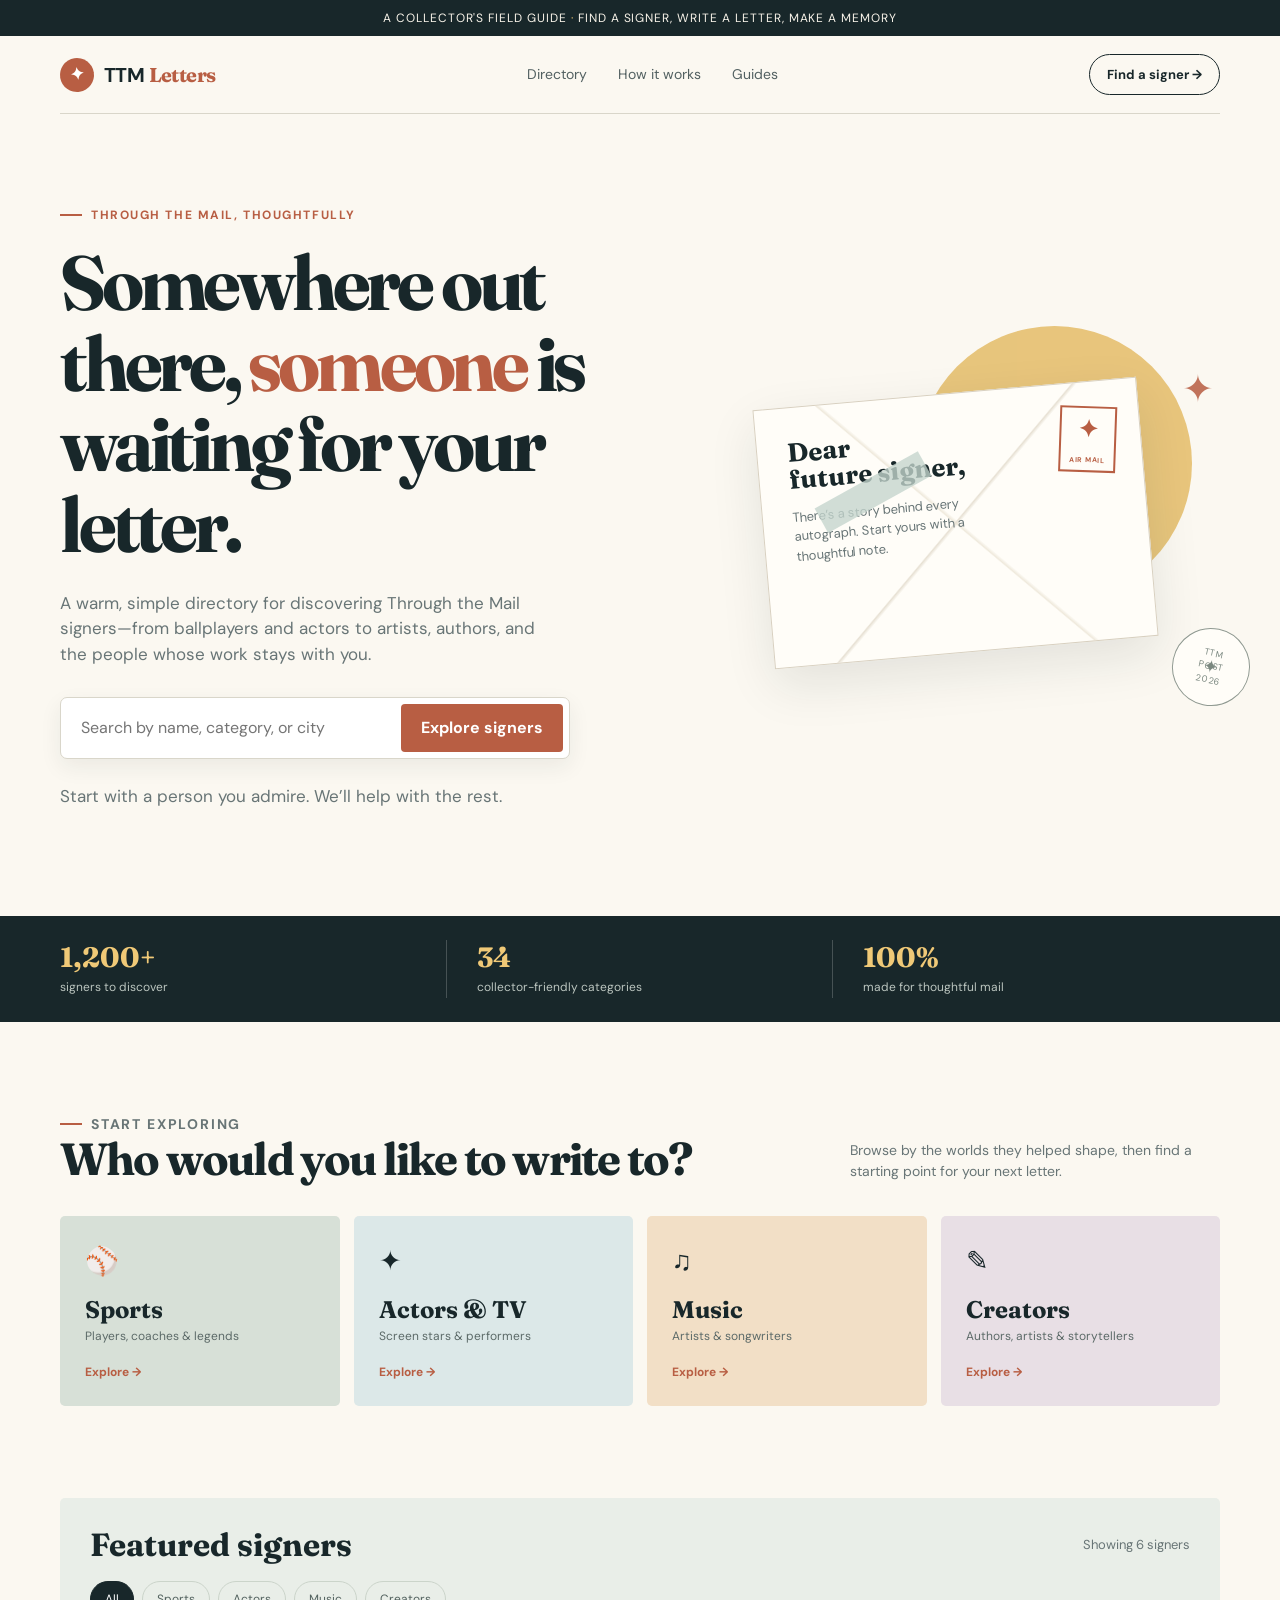
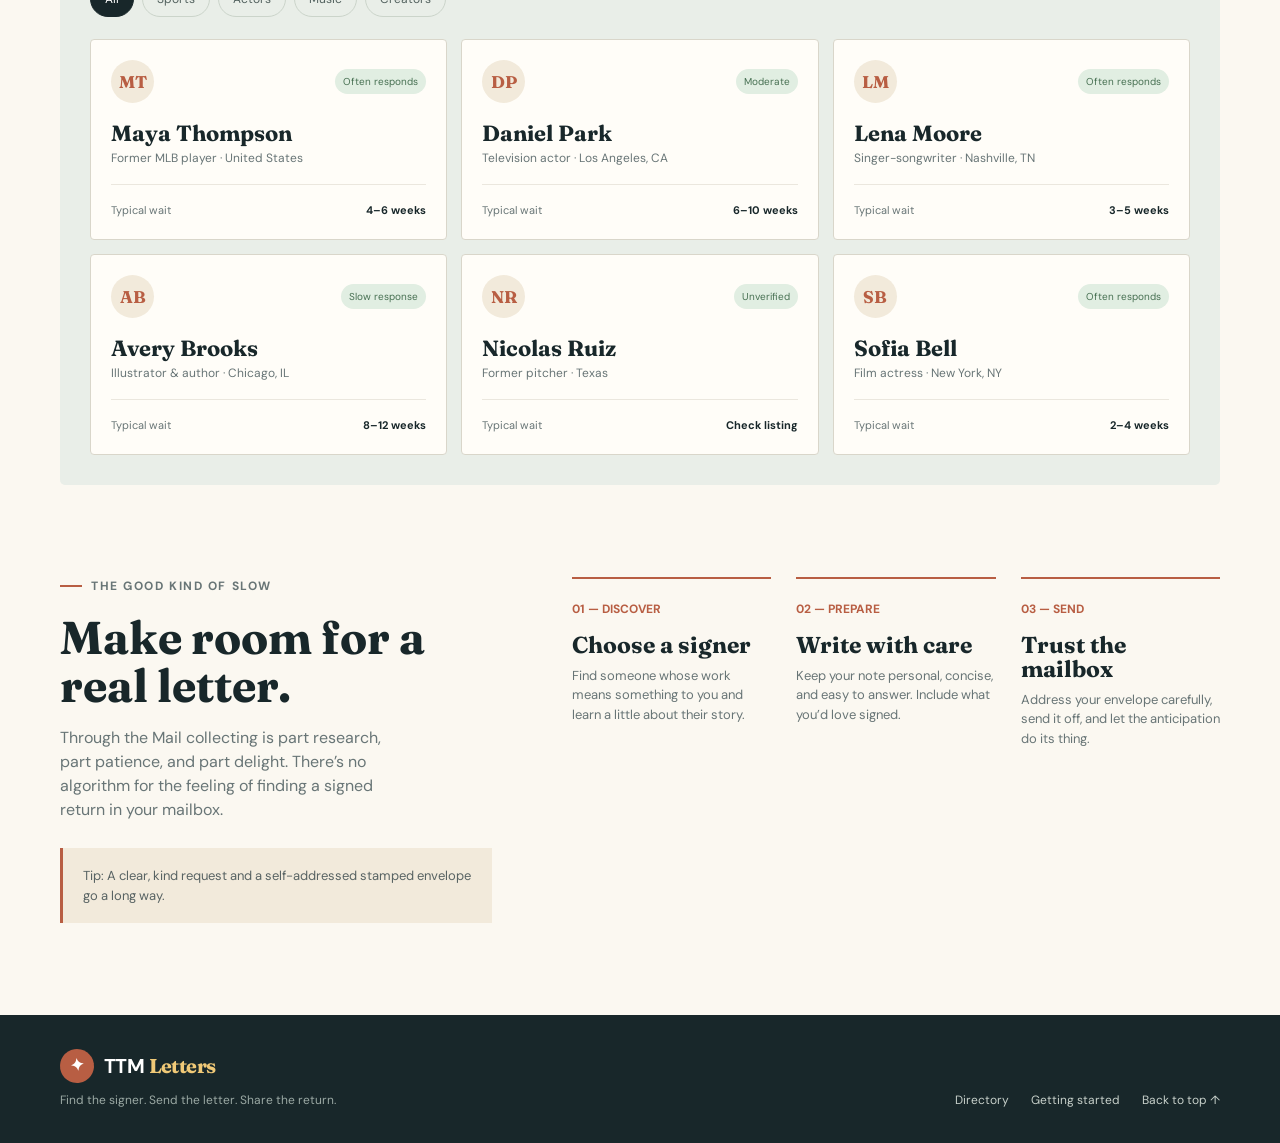
==== through-the-mail.html @ 75839df8 "Create Through the Mail signers landing page" ====
<!doctype html>
<html lang="en">
<head>
  <meta charset="utf-8">
  <meta name="viewport" content="width=device-width, initial-scale=1">
  <meta name="description" content="Through the Mail signers — a calm, collector-first way to discover people to write to.">
  <title>TTM Letters — Through the Mail signers</title>
  <link rel="preconnect" href="https://fonts.googleapis.com">
  <link rel="preconnect" href="https://fonts.gstatic.com" crossorigin>
  <link href="https://fonts.googleapis.com/css2?family=DM+Sans:wght@400;500;600;700&family=Fraunces:opsz,wght@9..144,600;9..144,700&display=swap" rel="stylesheet">
  <style>
    :root{--ink:#18272a;--muted:#687576;--paper:#fbf8f1;--cream:#f2eadb;--line:#d9d6ca;--rust:#b85e43;--rust-dark:#893f31;--sage:#d7e0d7;--blue:#dce8e8;--yellow:#e5bd69;--shadow:0 18px 50px rgba(24,39,42,.1)}
    *{box-sizing:border-box}html{scroll-behavior:smooth}body{margin:0;color:var(--ink);background:var(--paper);font-family:'DM Sans',sans-serif;line-height:1.5}a{color:inherit;text-decoration:none}button,input{font:inherit}.wrap{width:min(1160px,calc(100% - 48px));margin:auto}
    .topline{background:var(--ink);color:#f8f3e9;font-size:12px;letter-spacing:.08em;text-align:center;padding:9px 16px;text-transform:uppercase}.topline span{color:#f0c977}
    header{height:78px;display:flex;align-items:center;justify-content:space-between;border-bottom:1px solid var(--line)}.logo{display:flex;align-items:center;gap:10px;font-weight:700;letter-spacing:-.03em;font-size:20px}.logo-mark{display:grid;place-items:center;width:34px;height:34px;border-radius:50%;background:var(--rust);color:#fff;font-size:17px;transform:rotate(-9deg)}.logo em{font-family:Fraunces,serif;font-style:normal;color:var(--rust)}nav{display:flex;gap:31px;color:#526061;font-size:14px}nav a:hover{color:var(--rust)}.nav-cta{border:1px solid var(--ink);border-radius:99px;padding:10px 17px;color:var(--ink);font-size:13px;font-weight:700}.nav-cta:hover{background:var(--ink);color:#fff}
    .hero{display:grid;grid-template-columns:1.02fr .98fr;gap:80px;align-items:center;padding:92px 0 76px}.eyebrow{display:flex;align-items:center;gap:9px;margin:0 0 19px;color:var(--rust);font-size:12px;font-weight:700;letter-spacing:.13em;text-transform:uppercase}.eyebrow:before{content:'';width:22px;height:2px;background:var(--rust)}h1,h2,h3{font-family:Fraunces,serif;line-height:1.05;margin:0}h1{font-size:clamp(48px,6vw,78px);letter-spacing:-.055em;max-width:620px}h1 em{color:var(--rust);font-style:normal}.hero-copy>p:not(.eyebrow){max-width:505px;color:var(--muted);font-size:17px;margin:25px 0 30px}.search{display:flex;max-width:510px;background:#fff;border:1px solid var(--line);border-radius:7px;padding:6px;box-shadow:0 8px 22px rgba(24,39,42,.07)}.search input{min-width:0;flex:1;border:0;outline:0;padding:12px 14px;color:var(--ink);background:transparent}.search button,.primary{border:0;background:var(--rust);color:#fff;border-radius:4px;padding:12px 20px;font-weight:700;cursor:pointer}.search button:hover,.primary:hover{background:var(--rust-dark)}.microcopy{font-size:12px;color:var(--muted);margin:12px 0 0 2px}
    .hero-art{min-height:430px;position:relative;display:grid;place-items:center}.sun{position:absolute;width:275px;height:275px;border-radius:50%;background:var(--yellow);top:18px;right:28px;opacity:.86}.sun:after{content:'✦';position:absolute;right:-22px;top:35px;color:var(--rust);font-size:38px}.letter{position:relative;width:min(385px,88%);height:260px;background:#fffdf8;border:1px solid #d8d0c0;box-shadow:var(--shadow);transform:rotate(-5deg);padding:32px 30px;z-index:2}.letter:before{content:'';position:absolute;inset:0;background:linear-gradient(135deg,transparent 49.7%,#e5ded0 50%,transparent 50.7%),linear-gradient(45deg,transparent 49.7%,#eee8da 50%,transparent 50.7%);opacity:.9}.letter h3,.letter p,.stamp{position:relative}.letter h3{font-size:26px;margin-bottom:13px}.letter p{color:var(--muted);font-size:13px;max-width:185px}.stamp{position:absolute;right:24px;top:24px;width:57px;height:66px;border:2px solid var(--rust);color:var(--rust);display:grid;place-items:center;font:700 24px Fraunces,serif;transform:rotate(7deg)}.stamp small{font:700 7px 'DM Sans',sans-serif;letter-spacing:.1em}.postmark{position:absolute;border:1px solid #8f9991;border-radius:50%;width:78px;height:78px;right:-30px;bottom:32px;display:grid;place-items:center;text-align:center;color:#7b8880;font-size:9px;letter-spacing:.08em;transform:rotate(12deg);z-index:3;background:#fffdf8}.postmark:after{content:'✦';font-size:18px;position:absolute}.tape{position:absolute;background:#c5d5ce;width:118px;height:28px;top:77px;left:53px;z-index:3;opacity:.78;transform:rotate(-24deg)}
    .strip{background:var(--ink);color:#f6f0e3}.strip .wrap{display:grid;grid-template-columns:repeat(3,1fr);padding:24px 0}.stat{padding:0 30px;border-right:1px solid rgba(255,255,255,.2)}.stat:first-child{padding-left:0}.stat:last-child{border:0}.stat strong{display:block;font:700 28px Fraunces,serif;color:#f0c977}.stat span{font-size:12px;color:#bbc5bf}
    section{padding:92px 0}.section-head{display:flex;justify-content:space-between;align-items:end;margin-bottom:34px}.section-head h2{font-size:45px;letter-spacing:-.04em}.section-head p{color:var(--muted);max-width:370px;margin:0;font-size:14px}.categories{display:grid;grid-template-columns:repeat(4,1fr);gap:14px}.category{min-height:190px;padding:24px;border-radius:5px;display:flex;flex-direction:column;justify-content:space-between;border:1px solid transparent;transition:transform .2s,box-shadow .2s}.category:hover{transform:translateY(-4px);box-shadow:var(--shadow)}.category:nth-child(1){background:var(--sage)}.category:nth-child(2){background:var(--blue)}.category:nth-child(3){background:#f2dfc6}.category:nth-child(4){background:#e8dfe5}.category .icon{font-size:27px}.category h3{font-size:24px}.category small{color:#5c6a68;font-size:12px}.category strong{font-size:12px;color:var(--rust)}
    .finder{background:#e9eee8;padding:30px;border-radius:5px}.finder-head{display:flex;justify-content:space-between;align-items:center;margin-bottom:20px}.finder h2{font-size:32px}.finder-head span{color:var(--muted);font-size:13px}.filter-row{display:flex;gap:8px;margin-bottom:22px;flex-wrap:wrap}.filter{border:1px solid #cbd4ca;background:transparent;color:#52615e;border-radius:99px;padding:8px 14px;font-size:12px;cursor:pointer}.filter.active,.filter:hover{background:var(--ink);color:#fff;border-color:var(--ink)}.cards{display:grid;grid-template-columns:repeat(3,1fr);gap:14px}.card{background:#fffdf8;border:1px solid var(--line);padding:20px;border-radius:4px}.card-top{display:flex;align-items:center;justify-content:space-between;margin-bottom:19px}.avatar{width:43px;height:43px;border-radius:50%;display:grid;place-items:center;background:var(--cream);color:var(--rust);font:700 17px Fraunces,serif}.badge{font-size:10px;color:#477052;background:#e1eee2;border-radius:99px;padding:5px 8px}.card h3{font-size:22px;margin-bottom:4px}.card .role{font-size:12px;color:var(--muted)}.card hr{border:0;border-top:1px solid #ebe7de;margin:17px 0}.card-foot{display:flex;justify-content:space-between;font-size:11px;color:var(--muted)}.card-foot b{color:var(--ink)}.empty{grid-column:1/-1;color:var(--muted);padding:25px;text-align:center}
    .guide{display:grid;grid-template-columns:.8fr 1.2fr;gap:80px;align-items:start}.guide h2{font-size:46px}.guide>div>p{color:var(--muted);max-width:330px}.steps{display:grid;grid-template-columns:repeat(3,1fr);gap:25px}.step{border-top:2px solid var(--rust);padding-top:17px}.step b{color:var(--rust);font-size:12px}.step h3{font-size:23px;margin:13px 0 9px}.step p{font-size:13px;color:var(--muted);margin:0}.callout{margin-top:26px;background:var(--cream);padding:18px 20px;font-size:13px;color:#586363;border-left:3px solid var(--rust)}
    footer{background:var(--ink);color:#dfe5dc;padding:34px 0}.footer-inner{display:flex;justify-content:space-between;align-items:end}.footer-inner .logo{color:#fff}.footer-inner .logo em{color:#f0c977}.footer-note{color:#9ba9a4;font-size:12px;margin:8px 0 0}.footer-links{display:flex;gap:22px;font-size:12px;color:#c7d0ca}.footer-links a:hover{color:#f0c977}
    @media(max-width:820px){nav{display:none}.hero{grid-template-columns:1fr;gap:20px;padding:65px 0}.hero-art{min-height:350px}.categories{grid-template-columns:repeat(2,1fr)}.cards{grid-template-columns:1fr 1fr}.guide{grid-template-columns:1fr;gap:35px}.strip .wrap{grid-template-columns:1fr;gap:16px}.stat{border:0;padding:0}.section-head{display:block}.section-head p{margin-top:13px}.steps{gap:15px}}
    @media(max-width:520px){.wrap{width:min(100% - 32px,1160px)}header{height:68px}.nav-cta{padding:8px 11px}.hero{padding:53px 0 40px}h1{font-size:51px}.search{display:block;background:transparent;border:0;box-shadow:none;padding:0}.search input{width:100%;background:#fff;border:1px solid var(--line);border-radius:4px;margin-bottom:8px}.search button{width:100%}.sun{right:2px;width:230px;height:230px}.letter{height:230px}.categories,.cards{grid-template-columns:1fr}.finder{padding:20px}.finder-head{display:block}.finder-head span{display:block;margin-top:7px}.section-head h2,.guide h2{font-size:38px}.steps{grid-template-columns:1fr}.footer-inner{display:block}.footer-links{margin-top:23px}}
  </style>
</head>
<body>
  <div class="topline">A collector's field guide <span>·</span> Find a signer, write a letter, make a memory</div>
  <div class="wrap">
    <header>
      <a class="logo" href="#top" aria-label="TTM Letters home"><span class="logo-mark">✦</span><span>TTM <em>Letters</em></span></a>
      <nav aria-label="Main navigation"><a href="#directory">Directory</a><a href="#how-it-works">How it works</a><a href="#guides">Guides</a></nav>
      <a class="nav-cta" href="#directory">Find a signer →</a>
    </header>
  </div>

  <main id="top">
    <div class="wrap">
      <section class="hero">
        <div class="hero-copy">
          <p class="eyebrow">Through the mail, thoughtfully</p>
          <h1>Somewhere out there, <em>someone</em> is waiting for your letter.</h1>
          <p>A warm, simple directory for discovering Through the Mail signers—from ballplayers and actors to artists, authors, and the people whose work stays with you.</p>
          <form class="search" id="heroSearch"><input id="searchInput" type="search" placeholder="Search by name, category, or city" aria-label="Search signers"><button type="submit">Explore signers</button></form>
          <p class="microcopy">Start with a person you admire. We’ll help with the rest.</p>
        </div>
        <div class="hero-art" aria-label="Illustration of a letter and postage stamp"><div class="sun"></div><div class="letter"><div class="tape"></div><div class="stamp">✦<small>AIR MAIL</small></div><h3>Dear<br>future signer,</h3><p>There’s a story behind every autograph. Start yours with a thoughtful note.</p></div><div class="postmark">TTM<br>POST<br>2026</div></div>
      </section>
    </div>
    <div class="strip"><div class="wrap"><div class="stat"><strong>1,200+</strong><span>signers to discover</span></div><div class="stat"><strong>34</strong><span>collector-friendly categories</span></div><div class="stat"><strong>100%</strong><span>made for thoughtful mail</span></div></div></div>

    <div class="wrap">
      <section id="directory">
        <div class="section-head"><div><p class="eyebrow">Start exploring</p><h2>Who would you like to write to?</h2></div><p>Browse by the worlds they helped shape, then find a starting point for your next letter.</p></div>
        <div class="categories"><a class="category" href="#signer-finder" data-filter="Sports"><span class="icon">⚾</span><div><h3>Sports</h3><small>Players, coaches & legends</small></div><strong>Explore →</strong></a><a class="category" href="#signer-finder" data-filter="Actors"><span class="icon">✦</span><div><h3>Actors & TV</h3><small>Screen stars & performers</small></div><strong>Explore →</strong></a><a class="category" href="#signer-finder" data-filter="Music"><span class="icon">♫</span><div><h3>Music</h3><small>Artists & songwriters</small></div><strong>Explore →</strong></a><a class="category" href="#signer-finder" data-filter="Creators"><span class="icon">✎</span><div><h3>Creators</h3><small>Authors, artists & storytellers</small></div><strong>Explore →</strong></a></div>
      </section>

      <section class="finder" id="signer-finder">
        <div class="finder-head"><h2>Featured signers</h2><span id="resultCount">Showing 6 collector favorites</span></div>
        <div class="filter-row" role="group" aria-label="Filter signers"><button class="filter active" data-filter="All">All</button><button class="filter" data-filter="Sports">Sports</button><button class="filter" data-filter="Actors">Actors</button><button class="filter" data-filter="Music">Music</button><button class="filter" data-filter="Creators">Creators</button></div>
        <div class="cards" id="cards"></div>
      </section>

      <section class="guide" id="how-it-works">
        <div><p class="eyebrow">The good kind of slow</p><h2>Make room for a real letter.</h2><p>Through the Mail collecting is part research, part patience, and part delight. There’s no algorithm for the feeling of finding a signed return in your mailbox.</p><div class="callout">Tip: A clear, kind request and a self-addressed stamped envelope go a long way.</div></div>
        <div class="steps" id="guides"><article class="step"><b>01 — DISCOVER</b><h3>Choose a signer</h3><p>Find someone whose work means something to you and learn a little about their story.</p></article><article class="step"><b>02 — PREPARE</b><h3>Write with care</h3><p>Keep your note personal, concise, and easy to answer. Include what you’d love signed.</p></article><article class="step"><b>03 — SEND</b><h3>Trust the mailbox</h3><p>Address your envelope carefully, send it off, and let the anticipation do its thing.</p></article></div>
      </section>
    </div>
  </main>

  <footer><div class="wrap footer-inner"><div><a class="logo" href="#top"><span class="logo-mark">✦</span><span>TTM <em>Letters</em></span></a><p class="footer-note">Find the signer. Send the letter. Share the return.</p></div><div class="footer-links"><a href="#directory">Directory</a><a href="#guides">Getting started</a><a href="#top">Back to top ↑</a></div></div></footer>
  <script>
    const signers=[
      {name:'Maya Thompson',category:'Sports',role:'Former MLB player',city:'United States',time:'4–6 weeks',status:'Often responds',initials:'MT'},
      {name:'Daniel Park',category:'Actors',role:'Television actor',city:'Los Angeles, CA',time:'6–10 weeks',status:'Moderate',initials:'DP'},
      {name:'Lena Moore',category:'Music',role:'Singer-songwriter',city:'Nashville, TN',time:'3–5 weeks',status:'Often responds',initials:'LM'},
      {name:'Avery Brooks',category:'Creators',role:'Illustrator & author',city:'Chicago, IL',time:'8–12 weeks',status:'Slow response',initials:'AB'},
      {name:'Nicolas Ruiz',category:'Sports',role:'Former pitcher',city:'Texas',time:'Check listing',status:'Unverified',initials:'NR'},
      {name:'Sofia Bell',category:'Actors',role:'Film actress',city:'New York, NY',time:'2–4 weeks',status:'Often responds',initials:'SB'}
    ];
    const cards=document.querySelector('#cards'),count=document.querySelector('#resultCount');let active='All',query='';
    function render(){const visible=signers.filter(s=>(active==='All'||s.category===active)&&(`${s.name} ${s.category} ${s.role} ${s.city}`.toLowerCase().includes(query)));count.textContent=`Showing ${visible.length} ${visible.length===1?'signer':'signers'}`;cards.innerHTML=visible.length?visible.map(s=>`<article class="card"><div class="card-top"><span class="avatar">${s.initials}</span><span class="badge">${s.status}</span></div><h3>${s.name}</h3><div class="role">${s.role} · ${s.city}</div><hr><div class="card-foot"><span>Typical wait</span><b>${s.time}</b></div></article>`).join(''):'<div class="empty">No signers found. Try another name or category.</div>'}
    document.querySelectorAll('[data-filter]').forEach(button=>button.addEventListener('click',e=>{e.preventDefault();active=button.dataset.filter;document.querySelectorAll('.filter').forEach(b=>b.classList.toggle('active',b.dataset.filter===active));document.querySelector('#signer-finder').scrollIntoView({behavior:'smooth'});render()}));
    document.querySelector('#heroSearch').addEventListener('submit',e=>{e.preventDefault();query=document.querySelector('#searchInput').value.trim().toLowerCase();active='All';document.querySelectorAll('.filter').forEach(b=>b.classList.toggle('active',b.dataset.filter==='All'));document.querySelector('#signer-finder').scrollIntoView({behavior:'smooth'});render()});render();
  </script>
</body>
</html>
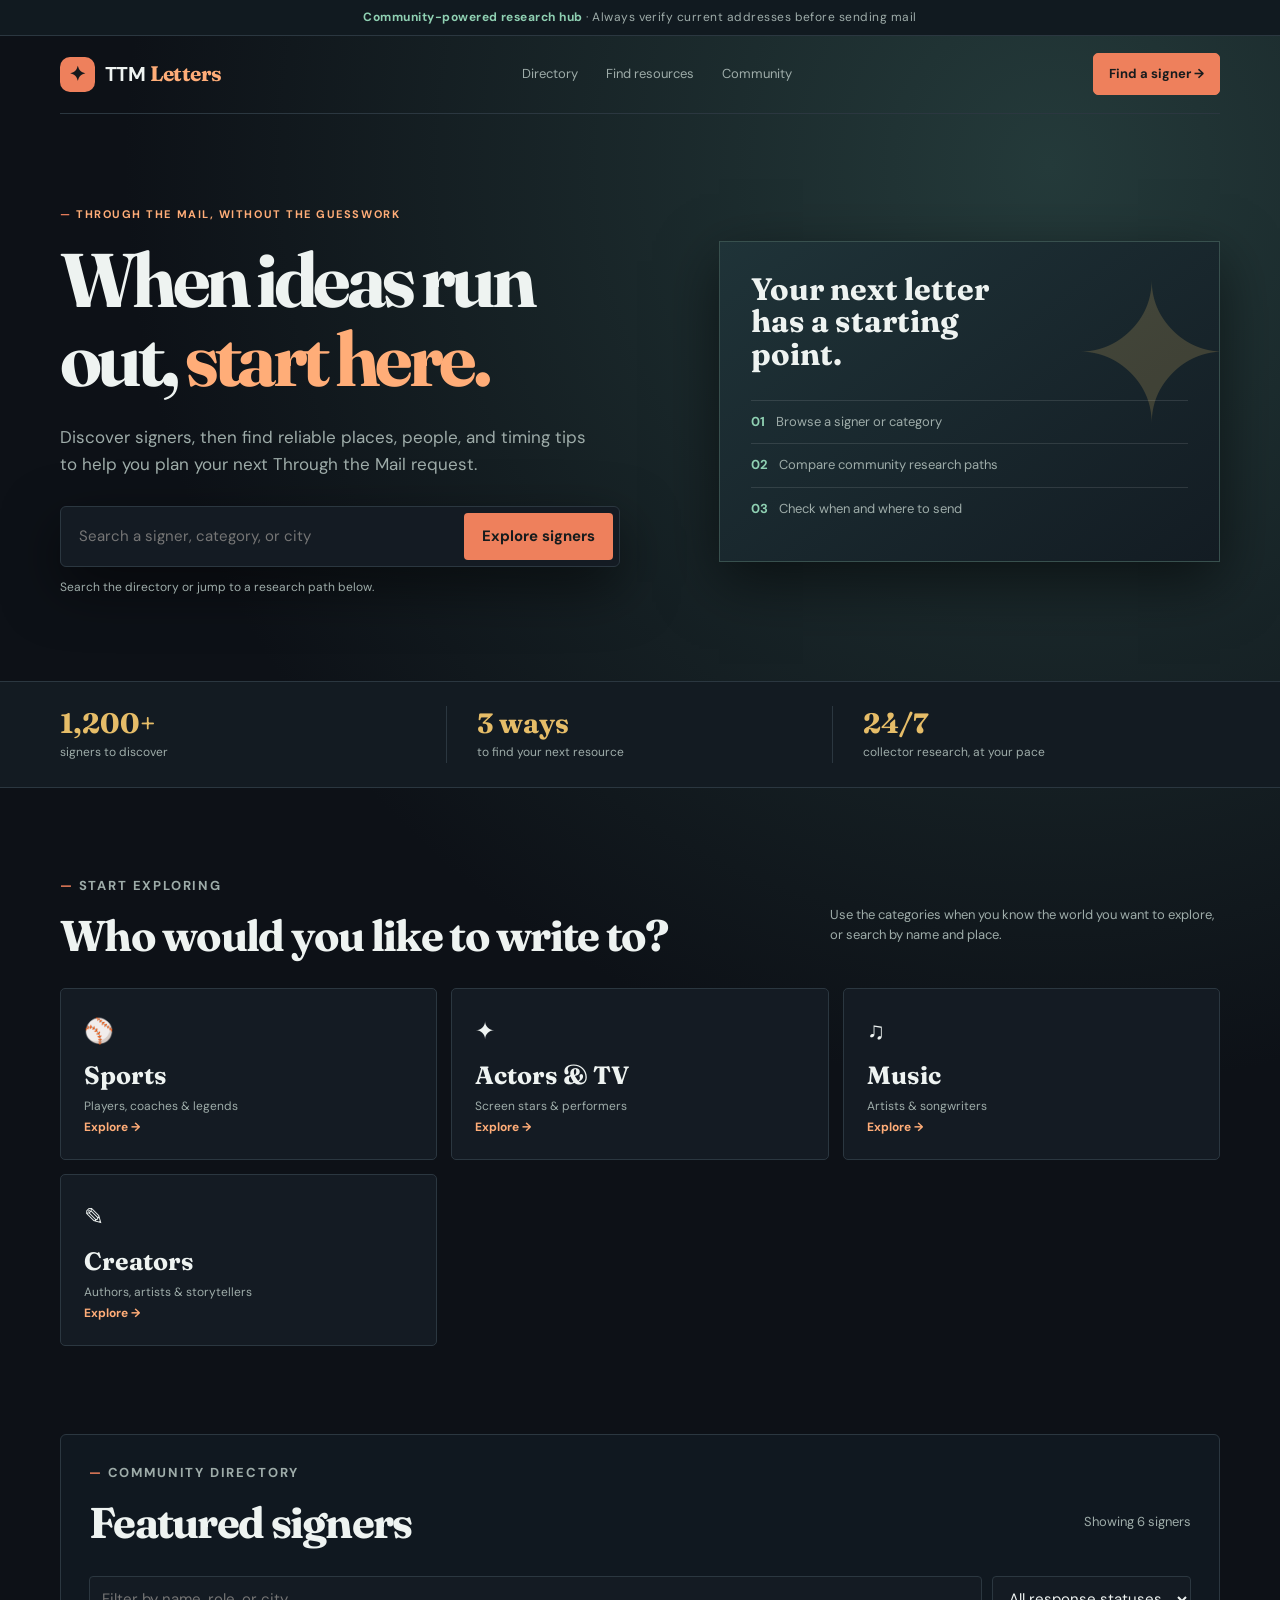
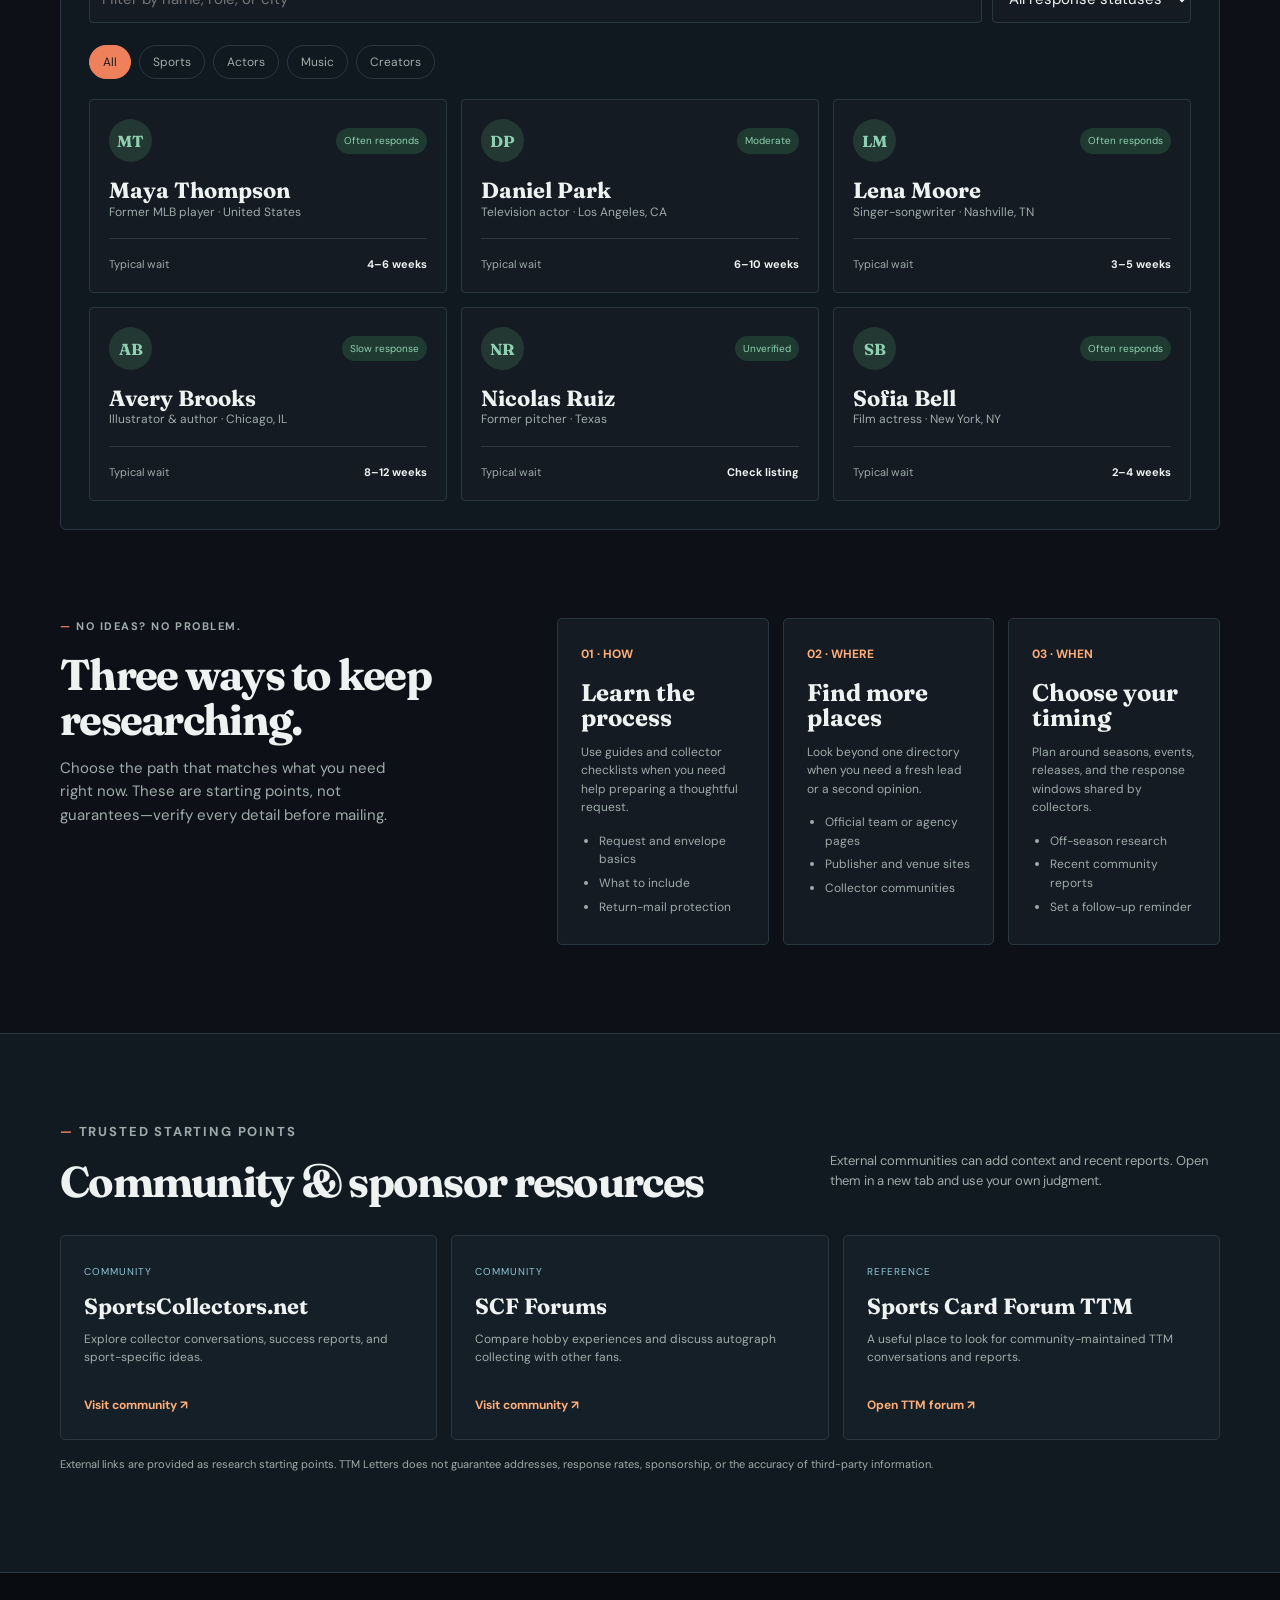
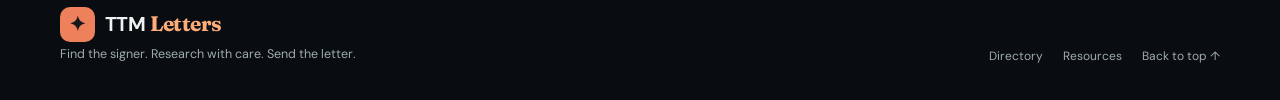
==== commit 1cff7ebf: "Redesign TTM signers page with dark mode and research hub" ====
--- a/through-the-mail.html
+++ b/through-the-mail.html
@@ -1,87 +1,31 @@
 <!doctype html>
 <html lang="en">
 <head>
-  <meta charset="utf-8">
-  <meta name="viewport" content="width=device-width, initial-scale=1">
-  <meta name="description" content="Through the Mail signers — a calm, collector-first way to discover people to write to.">
-  <title>TTM Letters — Through the Mail signers</title>
-  <link rel="preconnect" href="https://fonts.googleapis.com">
-  <link rel="preconnect" href="https://fonts.gstatic.com" crossorigin>
-  <link href="https://fonts.googleapis.com/css2?family=DM+Sans:wght@400;500;600;700&family=Fraunces:opsz,wght@9..144,600;9..144,700&display=swap" rel="stylesheet">
-  <style>
-    :root{--ink:#18272a;--muted:#687576;--paper:#fbf8f1;--cream:#f2eadb;--line:#d9d6ca;--rust:#b85e43;--rust-dark:#893f31;--sage:#d7e0d7;--blue:#dce8e8;--yellow:#e5bd69;--shadow:0 18px 50px rgba(24,39,42,.1)}
-    *{box-sizing:border-box}html{scroll-behavior:smooth}body{margin:0;color:var(--ink);background:var(--paper);font-family:'DM Sans',sans-serif;line-height:1.5}a{color:inherit;text-decoration:none}button,input{font:inherit}.wrap{width:min(1160px,calc(100% - 48px));margin:auto}
-    .topline{background:var(--ink);color:#f8f3e9;font-size:12px;letter-spacing:.08em;text-align:center;padding:9px 16px;text-transform:uppercase}.topline span{color:#f0c977}
-    header{height:78px;display:flex;align-items:center;justify-content:space-between;border-bottom:1px solid var(--line)}.logo{display:flex;align-items:center;gap:10px;font-weight:700;letter-spacing:-.03em;font-size:20px}.logo-mark{display:grid;place-items:center;width:34px;height:34px;border-radius:50%;background:var(--rust);color:#fff;font-size:17px;transform:rotate(-9deg)}.logo em{font-family:Fraunces,serif;font-style:normal;color:var(--rust)}nav{display:flex;gap:31px;color:#526061;font-size:14px}nav a:hover{color:var(--rust)}.nav-cta{border:1px solid var(--ink);border-radius:99px;padding:10px 17px;color:var(--ink);font-size:13px;font-weight:700}.nav-cta:hover{background:var(--ink);color:#fff}
-    .hero{display:grid;grid-template-columns:1.02fr .98fr;gap:80px;align-items:center;padding:92px 0 76px}.eyebrow{display:flex;align-items:center;gap:9px;margin:0 0 19px;color:var(--rust);font-size:12px;font-weight:700;letter-spacing:.13em;text-transform:uppercase}.eyebrow:before{content:'';width:22px;height:2px;background:var(--rust)}h1,h2,h3{font-family:Fraunces,serif;line-height:1.05;margin:0}h1{font-size:clamp(48px,6vw,78px);letter-spacing:-.055em;max-width:620px}h1 em{color:var(--rust);font-style:normal}.hero-copy>p:not(.eyebrow){max-width:505px;color:var(--muted);font-size:17px;margin:25px 0 30px}.search{display:flex;max-width:510px;background:#fff;border:1px solid var(--line);border-radius:7px;padding:6px;box-shadow:0 8px 22px rgba(24,39,42,.07)}.search input{min-width:0;flex:1;border:0;outline:0;padding:12px 14px;color:var(--ink);background:transparent}.search button,.primary{border:0;background:var(--rust);color:#fff;border-radius:4px;padding:12px 20px;font-weight:700;cursor:pointer}.search button:hover,.primary:hover{background:var(--rust-dark)}.microcopy{font-size:12px;color:var(--muted);margin:12px 0 0 2px}
-    .hero-art{min-height:430px;position:relative;display:grid;place-items:center}.sun{position:absolute;width:275px;height:275px;border-radius:50%;background:var(--yellow);top:18px;right:28px;opacity:.86}.sun:after{content:'✦';position:absolute;right:-22px;top:35px;color:var(--rust);font-size:38px}.letter{position:relative;width:min(385px,88%);height:260px;background:#fffdf8;border:1px solid #d8d0c0;box-shadow:var(--shadow);transform:rotate(-5deg);padding:32px 30px;z-index:2}.letter:before{content:'';position:absolute;inset:0;background:linear-gradient(135deg,transparent 49.7%,#e5ded0 50%,transparent 50.7%),linear-gradient(45deg,transparent 49.7%,#eee8da 50%,transparent 50.7%);opacity:.9}.letter h3,.letter p,.stamp{position:relative}.letter h3{font-size:26px;margin-bottom:13px}.letter p{color:var(--muted);font-size:13px;max-width:185px}.stamp{position:absolute;right:24px;top:24px;width:57px;height:66px;border:2px solid var(--rust);color:var(--rust);display:grid;place-items:center;font:700 24px Fraunces,serif;transform:rotate(7deg)}.stamp small{font:700 7px 'DM Sans',sans-serif;letter-spacing:.1em}.postmark{position:absolute;border:1px solid #8f9991;border-radius:50%;width:78px;height:78px;right:-30px;bottom:32px;display:grid;place-items:center;text-align:center;color:#7b8880;font-size:9px;letter-spacing:.08em;transform:rotate(12deg);z-index:3;background:#fffdf8}.postmark:after{content:'✦';font-size:18px;position:absolute}.tape{position:absolute;background:#c5d5ce;width:118px;height:28px;top:77px;left:53px;z-index:3;opacity:.78;transform:rotate(-24deg)}
-    .strip{background:var(--ink);color:#f6f0e3}.strip .wrap{display:grid;grid-template-columns:repeat(3,1fr);padding:24px 0}.stat{padding:0 30px;border-right:1px solid rgba(255,255,255,.2)}.stat:first-child{padding-left:0}.stat:last-child{border:0}.stat strong{display:block;font:700 28px Fraunces,serif;color:#f0c977}.stat span{font-size:12px;color:#bbc5bf}
-    section{padding:92px 0}.section-head{display:flex;justify-content:space-between;align-items:end;margin-bottom:34px}.section-head h2{font-size:45px;letter-spacing:-.04em}.section-head p{color:var(--muted);max-width:370px;margin:0;font-size:14px}.categories{display:grid;grid-template-columns:repeat(4,1fr);gap:14px}.category{min-height:190px;padding:24px;border-radius:5px;display:flex;flex-direction:column;justify-content:space-between;border:1px solid transparent;transition:transform .2s,box-shadow .2s}.category:hover{transform:translateY(-4px);box-shadow:var(--shadow)}.category:nth-child(1){background:var(--sage)}.category:nth-child(2){background:var(--blue)}.category:nth-child(3){background:#f2dfc6}.category:nth-child(4){background:#e8dfe5}.category .icon{font-size:27px}.category h3{font-size:24px}.category small{color:#5c6a68;font-size:12px}.category strong{font-size:12px;color:var(--rust)}
-    .finder{background:#e9eee8;padding:30px;border-radius:5px}.finder-head{display:flex;justify-content:space-between;align-items:center;margin-bottom:20px}.finder h2{font-size:32px}.finder-head span{color:var(--muted);font-size:13px}.filter-row{display:flex;gap:8px;margin-bottom:22px;flex-wrap:wrap}.filter{border:1px solid #cbd4ca;background:transparent;color:#52615e;border-radius:99px;padding:8px 14px;font-size:12px;cursor:pointer}.filter.active,.filter:hover{background:var(--ink);color:#fff;border-color:var(--ink)}.cards{display:grid;grid-template-columns:repeat(3,1fr);gap:14px}.card{background:#fffdf8;border:1px solid var(--line);padding:20px;border-radius:4px}.card-top{display:flex;align-items:center;justify-content:space-between;margin-bottom:19px}.avatar{width:43px;height:43px;border-radius:50%;display:grid;place-items:center;background:var(--cream);color:var(--rust);font:700 17px Fraunces,serif}.badge{font-size:10px;color:#477052;background:#e1eee2;border-radius:99px;padding:5px 8px}.card h3{font-size:22px;margin-bottom:4px}.card .role{font-size:12px;color:var(--muted)}.card hr{border:0;border-top:1px solid #ebe7de;margin:17px 0}.card-foot{display:flex;justify-content:space-between;font-size:11px;color:var(--muted)}.card-foot b{color:var(--ink)}.empty{grid-column:1/-1;color:var(--muted);padding:25px;text-align:center}
-    .guide{display:grid;grid-template-columns:.8fr 1.2fr;gap:80px;align-items:start}.guide h2{font-size:46px}.guide>div>p{color:var(--muted);max-width:330px}.steps{display:grid;grid-template-columns:repeat(3,1fr);gap:25px}.step{border-top:2px solid var(--rust);padding-top:17px}.step b{color:var(--rust);font-size:12px}.step h3{font-size:23px;margin:13px 0 9px}.step p{font-size:13px;color:var(--muted);margin:0}.callout{margin-top:26px;background:var(--cream);padding:18px 20px;font-size:13px;color:#586363;border-left:3px solid var(--rust)}
-    footer{background:var(--ink);color:#dfe5dc;padding:34px 0}.footer-inner{display:flex;justify-content:space-between;align-items:end}.footer-inner .logo{color:#fff}.footer-inner .logo em{color:#f0c977}.footer-note{color:#9ba9a4;font-size:12px;margin:8px 0 0}.footer-links{display:flex;gap:22px;font-size:12px;color:#c7d0ca}.footer-links a:hover{color:#f0c977}
-    @media(max-width:820px){nav{display:none}.hero{grid-template-columns:1fr;gap:20px;padding:65px 0}.hero-art{min-height:350px}.categories{grid-template-columns:repeat(2,1fr)}.cards{grid-template-columns:1fr 1fr}.guide{grid-template-columns:1fr;gap:35px}.strip .wrap{grid-template-columns:1fr;gap:16px}.stat{border:0;padding:0}.section-head{display:block}.section-head p{margin-top:13px}.steps{gap:15px}}
-    @media(max-width:520px){.wrap{width:min(100% - 32px,1160px)}header{height:68px}.nav-cta{padding:8px 11px}.hero{padding:53px 0 40px}h1{font-size:51px}.search{display:block;background:transparent;border:0;box-shadow:none;padding:0}.search input{width:100%;background:#fff;border:1px solid var(--line);border-radius:4px;margin-bottom:8px}.search button{width:100%}.sun{right:2px;width:230px;height:230px}.letter{height:230px}.categories,.cards{grid-template-columns:1fr}.finder{padding:20px}.finder-head{display:block}.finder-head span{display:block;margin-top:7px}.section-head h2,.guide h2{font-size:38px}.steps{grid-template-columns:1fr}.footer-inner{display:block}.footer-links{margin-top:23px}}
-  </style>
+<meta charset="utf-8">
+<meta name="viewport" content="width=device-width, initial-scale=1">
+<meta name="description" content="A dark, collector-first Through the Mail signer directory and research hub.">
+<title>TTM Letters — Signers & Research Hub</title>
+<link rel="preconnect" href="https://fonts.googleapis.com">
+<link rel="preconnect" href="https://fonts.gstatic.com" crossorigin>
+<link href="https://fonts.googleapis.com/css2?family=DM+Sans:wght@400;500;600;700&family=Fraunces:opsz,wght@9..144,600;9..144,700&display=swap" rel="stylesheet">
+<style>
+:root{--bg:#0d1117;--panel:#141b23;--panel2:#19232d;--ink:#eef3f1;--muted:#9eaca9;--line:#2b3740;--orange:#ee805c;--orange2:#ffad78;--mint:#8fd0b2;--yellow:#e6bd68;--blue:#8ec6d5;--shadow:0 20px 55px #0008}*{box-sizing:border-box}html{scroll-behavior:smooth}body{margin:0;background:radial-gradient(circle at 82% 5%,#243a3a 0,transparent 28%),var(--bg);color:var(--ink);font:15px/1.55 'DM Sans',sans-serif}a{color:inherit;text-decoration:none}button,input,select{font:inherit}.wrap{width:min(1160px,calc(100% - 44px));margin:auto}.notice{background:#111a20;border-bottom:1px solid var(--line);color:var(--muted);text-align:center;padding:8px;font-size:12px;letter-spacing:.04em}.notice b{color:var(--mint)}header{height:78px;display:flex;align-items:center;justify-content:space-between;border-bottom:1px solid var(--line)}.logo{display:flex;align-items:center;gap:10px;font-weight:700;font-size:20px;letter-spacing:-.03em}.logo-mark{display:grid;place-items:center;width:35px;height:35px;border-radius:10px;background:var(--orange);color:#15191c}.logo em{font:700 21px Fraunces,serif;color:var(--orange2);font-style:normal}nav{display:flex;gap:28px;color:var(--muted);font-size:13px}nav a:hover{color:var(--orange2)}.header-btn,.primary{border:1px solid var(--orange);border-radius:5px;color:#171b1d;background:var(--orange);padding:10px 15px;font-weight:700;font-size:13px}.header-btn:hover,.primary:hover{background:var(--orange2);border-color:var(--orange2)}h1,h2,h3{font-family:Fraunces,serif;line-height:1.05;margin:0}h1{font-size:clamp(48px,6vw,76px);letter-spacing:-.06em;max-width:690px}h1 em{font-style:normal;color:var(--orange2)}h2{font-size:43px;letter-spacing:-.04em}.eyebrow{color:var(--orange2);font-size:11px;font-weight:700;letter-spacing:.14em;text-transform:uppercase;margin:0 0 17px}.eyebrow:before{content:'— ';color:var(--orange)}.hero{display:grid;grid-template-columns:1.08fr .92fr;gap:70px;align-items:center;padding:92px 0 84px}.hero p:not(.eyebrow){color:var(--muted);max-width:540px;font-size:17px;margin:25px 0 29px}.search{display:flex;max-width:560px;background:var(--panel);border:1px solid var(--line);padding:6px;border-radius:6px;box-shadow:var(--shadow)}.search input{flex:1;min-width:0;border:0;outline:0;background:transparent;color:var(--ink);padding:12px}.search button{border:0;border-radius:4px;background:var(--orange);color:#161b1d;padding:0 18px;font-weight:700;cursor:pointer}.subtle{color:var(--muted);font-size:12px;margin-top:11px}.hero-card{background:linear-gradient(145deg,#1f3338,#131c23);border:1px solid #38504e;padding:31px;min-height:300px;position:relative;overflow:hidden;box-shadow:var(--shadow)}.hero-card:after{content:'✦';position:absolute;right:-12px;top:-32px;color:#e6bd6833;font-size:190px}.hero-card h3{font-size:31px;max-width:260px;position:relative;z-index:1}.route-list{position:relative;z-index:1;margin:30px 0 0;padding:0;list-style:none;color:var(--muted);font-size:13px}.route-list li{border-top:1px solid #ffffff1c;padding:11px 0}.route-list b{color:var(--mint);margin-right:8px}.stats{background:#131b22;border-top:1px solid var(--line);border-bottom:1px solid var(--line)}.stats .wrap{display:grid;grid-template-columns:repeat(3,1fr);padding:24px 0}.stat{padding:0 30px;border-right:1px solid var(--line)}.stat:first-child{padding-left:0}.stat:last-child{border:0}.stat strong{display:block;color:var(--yellow);font:700 28px Fraunces,serif}.stat span{color:var(--muted);font-size:12px}section{padding:88px 0}.head{display:flex;align-items:end;justify-content:space-between;margin-bottom:30px}.head p{color:var(--muted);max-width:390px;font-size:13px}.categories,.cards,.resources,.sponsors{display:grid;grid-template-columns:repeat(3,1fr);gap:14px}.category,.resource,.sponsor{background:var(--panel);border:1px solid var(--line);border-radius:5px;padding:23px;transition:.2s}.category:hover,.resource:hover,.sponsor:hover{transform:translateY(-4px);border-color:#657970;box-shadow:var(--shadow)}.category{min-height:172px;display:flex;flex-direction:column;justify-content:space-between}.category .icon{font-size:24px}.category h3{font-size:25px;margin:12px 0 5px}.category small,.resource p,.sponsor p{color:var(--muted);font-size:12px}.category strong{color:var(--orange2);font-size:12px}.finder{background:#101820;border:1px solid var(--line);padding:28px;border-radius:6px}.finder-bar{display:flex;gap:10px;justify-content:space-between;margin-bottom:22px}.finder-bar input,.finder-bar select{background:var(--panel);border:1px solid var(--line);border-radius:4px;color:var(--ink);padding:11px 12px;outline:0}.finder-bar input{flex:1}.filter-row{display:flex;gap:8px;flex-wrap:wrap;margin-bottom:20px}.filter{border:1px solid var(--line);background:transparent;color:var(--muted);border-radius:99px;padding:7px 13px;cursor:pointer;font-size:12px}.filter.active,.filter:hover{background:var(--orange);border-color:var(--orange);color:#171b1d}.card{background:var(--panel);border:1px solid var(--line);padding:19px;border-radius:4px}.card-top{display:flex;justify-content:space-between;align-items:center;margin-bottom:17px}.avatar{display:grid;place-items:center;width:43px;height:43px;border-radius:50%;background:#243833;color:var(--mint);font:700 16px Fraunces,serif}.badge{background:#1f3a31;color:var(--mint);font-size:10px;padding:5px 8px;border-radius:99px}.card h3{font-size:22px}.role{color:var(--muted);font-size:12px}.card hr{border:0;border-top:1px solid var(--line);margin:17px 0}.card-foot{display:flex;justify-content:space-between;color:var(--muted);font-size:11px}.card-foot b{color:var(--ink)}.empty{grid-column:1/-1;text-align:center;color:var(--muted);padding:25px}.discovery{display:grid;grid-template-columns:.8fr 1.2fr;gap:55px;align-items:start}.discovery>div>p{color:var(--muted);max-width:350px}.resources{grid-template-columns:repeat(3,1fr)}.resource{min-height:190px}.resource .number{color:var(--orange2);font-weight:700;font-size:12px}.resource h3{font-size:24px;margin:15px 0 8px}.resource ul{margin:15px 0 0;padding-left:18px;color:var(--muted);font-size:12px}.resource li{margin:5px 0}.sponsor-section{background:#111a20;border-top:1px solid var(--line);border-bottom:1px solid var(--line)}.sponsor{background:#151f28}.sponsor h3{font-size:22px;margin:13px 0 6px}.sponsor .tag{color:var(--blue);font-size:10px;text-transform:uppercase;letter-spacing:.1em}.sponsor a{display:inline-block;margin-top:17px;color:var(--orange2);font-size:12px;font-weight:700}.sponsor-note{color:var(--muted);font-size:11px;margin-top:16px}.footer{padding:34px 0;background:#090d12}.footer-row{display:flex;justify-content:space-between;align-items:end}.footer small{color:var(--muted)}.footer-links{display:flex;gap:20px;color:var(--muted);font-size:12px}.footer-links a:hover{color:var(--orange2)}
+@media(max-width:820px){nav{display:none}.hero,.discovery{grid-template-columns:1fr;gap:30px;padding:62px 0}.hero-card{max-width:600px}.categories,.cards,.resources,.sponsors{grid-template-columns:repeat(2,1fr)}.stats .wrap{gap:15px}.stat{padding:0 12px}.head{display:block}.head p{margin-top:13px}.finder-bar{flex-wrap:wrap}.finder-bar input{flex-basis:100%}}
+@media(max-width:520px){.wrap{width:calc(100% - 32px)}h1{font-size:50px}h2{font-size:37px}.header-btn{padding:8px 10px;font-size:11px}.categories,.cards,.resources,.sponsors,.stats .wrap{grid-template-columns:1fr}.stats .wrap{gap:15px}.stat{border:0;padding:0}.search{display:block;background:transparent;border:0;box-shadow:none;padding:0}.search input{width:100%;background:var(--panel);border:1px solid var(--line);margin-bottom:8px}.search button{width:100%;height:45px}.finder{padding:18px}.footer-row{display:block}.footer-links{margin-top:20px}}
+</style>
 </head>
 <body>
-  <div class="topline">A collector's field guide <span>·</span> Find a signer, write a letter, make a memory</div>
-  <div class="wrap">
-    <header>
-      <a class="logo" href="#top" aria-label="TTM Letters home"><span class="logo-mark">✦</span><span>TTM <em>Letters</em></span></a>
-      <nav aria-label="Main navigation"><a href="#directory">Directory</a><a href="#how-it-works">How it works</a><a href="#guides">Guides</a></nav>
-      <a class="nav-cta" href="#directory">Find a signer →</a>
-    </header>
-  </div>
-
-  <main id="top">
-    <div class="wrap">
-      <section class="hero">
-        <div class="hero-copy">
-          <p class="eyebrow">Through the mail, thoughtfully</p>
-          <h1>Somewhere out there, <em>someone</em> is waiting for your letter.</h1>
-          <p>A warm, simple directory for discovering Through the Mail signers—from ballplayers and actors to artists, authors, and the people whose work stays with you.</p>
-          <form class="search" id="heroSearch"><input id="searchInput" type="search" placeholder="Search by name, category, or city" aria-label="Search signers"><button type="submit">Explore signers</button></form>
-          <p class="microcopy">Start with a person you admire. We’ll help with the rest.</p>
-        </div>
-        <div class="hero-art" aria-label="Illustration of a letter and postage stamp"><div class="sun"></div><div class="letter"><div class="tape"></div><div class="stamp">✦<small>AIR MAIL</small></div><h3>Dear<br>future signer,</h3><p>There’s a story behind every autograph. Start yours with a thoughtful note.</p></div><div class="postmark">TTM<br>POST<br>2026</div></div>
-      </section>
-    </div>
-    <div class="strip"><div class="wrap"><div class="stat"><strong>1,200+</strong><span>signers to discover</span></div><div class="stat"><strong>34</strong><span>collector-friendly categories</span></div><div class="stat"><strong>100%</strong><span>made for thoughtful mail</span></div></div></div>
-
-    <div class="wrap">
-      <section id="directory">
-        <div class="section-head"><div><p class="eyebrow">Start exploring</p><h2>Who would you like to write to?</h2></div><p>Browse by the worlds they helped shape, then find a starting point for your next letter.</p></div>
-        <div class="categories"><a class="category" href="#signer-finder" data-filter="Sports"><span class="icon">⚾</span><div><h3>Sports</h3><small>Players, coaches & legends</small></div><strong>Explore →</strong></a><a class="category" href="#signer-finder" data-filter="Actors"><span class="icon">✦</span><div><h3>Actors & TV</h3><small>Screen stars & performers</small></div><strong>Explore →</strong></a><a class="category" href="#signer-finder" data-filter="Music"><span class="icon">♫</span><div><h3>Music</h3><small>Artists & songwriters</small></div><strong>Explore →</strong></a><a class="category" href="#signer-finder" data-filter="Creators"><span class="icon">✎</span><div><h3>Creators</h3><small>Authors, artists & storytellers</small></div><strong>Explore →</strong></a></div>
-      </section>
-
-      <section class="finder" id="signer-finder">
-        <div class="finder-head"><h2>Featured signers</h2><span id="resultCount">Showing 6 collector favorites</span></div>
-        <div class="filter-row" role="group" aria-label="Filter signers"><button class="filter active" data-filter="All">All</button><button class="filter" data-filter="Sports">Sports</button><button class="filter" data-filter="Actors">Actors</button><button class="filter" data-filter="Music">Music</button><button class="filter" data-filter="Creators">Creators</button></div>
-        <div class="cards" id="cards"></div>
-      </section>
-
-      <section class="guide" id="how-it-works">
-        <div><p class="eyebrow">The good kind of slow</p><h2>Make room for a real letter.</h2><p>Through the Mail collecting is part research, part patience, and part delight. There’s no algorithm for the feeling of finding a signed return in your mailbox.</p><div class="callout">Tip: A clear, kind request and a self-addressed stamped envelope go a long way.</div></div>
-        <div class="steps" id="guides"><article class="step"><b>01 — DISCOVER</b><h3>Choose a signer</h3><p>Find someone whose work means something to you and learn a little about their story.</p></article><article class="step"><b>02 — PREPARE</b><h3>Write with care</h3><p>Keep your note personal, concise, and easy to answer. Include what you’d love signed.</p></article><article class="step"><b>03 — SEND</b><h3>Trust the mailbox</h3><p>Address your envelope carefully, send it off, and let the anticipation do its thing.</p></article></div>
-      </section>
-    </div>
-  </main>
-
-  <footer><div class="wrap footer-inner"><div><a class="logo" href="#top"><span class="logo-mark">✦</span><span>TTM <em>Letters</em></span></a><p class="footer-note">Find the signer. Send the letter. Share the return.</p></div><div class="footer-links"><a href="#directory">Directory</a><a href="#guides">Getting started</a><a href="#top">Back to top ↑</a></div></div></footer>
-  <script>
-    const signers=[
-      {name:'Maya Thompson',category:'Sports',role:'Former MLB player',city:'United States',time:'4–6 weeks',status:'Often responds',initials:'MT'},
-      {name:'Daniel Park',category:'Actors',role:'Television actor',city:'Los Angeles, CA',time:'6–10 weeks',status:'Moderate',initials:'DP'},
-      {name:'Lena Moore',category:'Music',role:'Singer-songwriter',city:'Nashville, TN',time:'3–5 weeks',status:'Often responds',initials:'LM'},
-      {name:'Avery Brooks',category:'Creators',role:'Illustrator & author',city:'Chicago, IL',time:'8–12 weeks',status:'Slow response',initials:'AB'},
-      {name:'Nicolas Ruiz',category:'Sports',role:'Former pitcher',city:'Texas',time:'Check listing',status:'Unverified',initials:'NR'},
-      {name:'Sofia Bell',category:'Actors',role:'Film actress',city:'New York, NY',time:'2–4 weeks',status:'Often responds',initials:'SB'}
-    ];
-    const cards=document.querySelector('#cards'),count=document.querySelector('#resultCount');let active='All',query='';
-    function render(){const visible=signers.filter(s=>(active==='All'||s.category===active)&&(`${s.name} ${s.category} ${s.role} ${s.city}`.toLowerCase().includes(query)));count.textContent=`Showing ${visible.length} ${visible.length===1?'signer':'signers'}`;cards.innerHTML=visible.length?visible.map(s=>`<article class="card"><div class="card-top"><span class="avatar">${s.initials}</span><span class="badge">${s.status}</span></div><h3>${s.name}</h3><div class="role">${s.role} · ${s.city}</div><hr><div class="card-foot"><span>Typical wait</span><b>${s.time}</b></div></article>`).join(''):'<div class="empty">No signers found. Try another name or category.</div>'}
-    document.querySelectorAll('[data-filter]').forEach(button=>button.addEventListener('click',e=>{e.preventDefault();active=button.dataset.filter;document.querySelectorAll('.filter').forEach(b=>b.classList.toggle('active',b.dataset.filter===active));document.querySelector('#signer-finder').scrollIntoView({behavior:'smooth'});render()}));
-    document.querySelector('#heroSearch').addEventListener('submit',e=>{e.preventDefault();query=document.querySelector('#searchInput').value.trim().toLowerCase();active='All';document.querySelectorAll('.filter').forEach(b=>b.classList.toggle('active',b.dataset.filter==='All'));document.querySelector('#signer-finder').scrollIntoView({behavior:'smooth'});render()});render();
-  </script>
-</body>
-</html>
+<div class="notice"><b>Community-powered research hub</b> · Always verify current addresses before sending mail</div>
+<div class="wrap"><header><a class="logo" href="#top"><span class="logo-mark">✦</span><span>TTM <em>Letters</em></span></a><nav><a href="#directory">Directory</a><a href="#discovery">Find resources</a><a href="#community">Community</a></nav><a class="header-btn" href="#directory">Find a signer →</a></header></div>
+<main id="top"><div class="wrap"><section class="hero"><div><p class="eyebrow">Through the mail, without the guesswork</p><h1>When ideas run out, <em>start here.</em></h1><p>Discover signers, then find reliable places, people, and timing tips to help you plan your next Through the Mail request.</p><form class="search" id="heroSearch"><input id="heroInput" type="search" placeholder="Search a signer, category, or city" aria-label="Search signers"><button>Explore signers</button></form><div class="subtle">Search the directory or jump to a research path below.</div></div><div class="hero-card"><h3>Your next letter has a starting point.</h3><ul class="route-list"><li><b>01</b> Browse a signer or category</li><li><b>02</b> Compare community research paths</li><li><b>03</b> Check when and where to send</li></ul></div></section></div>
+<div class="stats"><div class="wrap"><div class="stat"><strong>1,200+</strong><span>signers to discover</span></div><div class="stat"><strong>3 ways</strong><span>to find your next resource</span></div><div class="stat"><strong>24/7</strong><span>collector research, at your pace</span></div></div></div>
+<div class="wrap"><section id="directory"><div class="head"><div><p class="eyebrow">Start exploring</p><h2>Who would you like to write to?</h2></div><p>Use the categories when you know the world you want to explore, or search by name and place.</p></div><div class="categories"><a class="category" href="#signer-finder" data-filter="Sports"><span class="icon">⚾</span><div><h3>Sports</h3><small>Players, coaches & legends</small></div><strong>Explore →</strong></a><a class="category" href="#signer-finder" data-filter="Actors"><span class="icon">✦</span><div><h3>Actors & TV</h3><small>Screen stars & performers</small></div><strong>Explore →</strong></a><a class="category" href="#signer-finder" data-filter="Music"><span class="icon">♫</span><div><h3>Music</h3><small>Artists & songwriters</small></div><strong>Explore →</strong></a><a class="category" href="#signer-finder" data-filter="Creators"><span class="icon">✎</span><div><h3>Creators</h3><small>Authors, artists & storytellers</small></div><strong>Explore →</strong></a></div></section>
+<section class="finder" id="signer-finder"><div class="head"><div><p class="eyebrow">Community directory</p><h2>Featured signers</h2></div><p id="resultCount">Showing 6 signers</p></div><div class="finder-bar"><input id="finderInput" type="search" placeholder="Filter by name, role, or city" aria-label="Filter featured signers"><select id="statusFilter" aria-label="Filter by response status"><option value="All">All response statuses</option><option>Often responds</option><option>Moderate</option><option>Slow response</option><option>Unverified</option></select></div><div class="filter-row"><button class="filter active" data-filter="All">All</button><button class="filter" data-filter="Sports">Sports</button><button class="filter" data-filter="Actors">Actors</button><button class="filter" data-filter="Music">Music</button><button class="filter" data-filter="Creators">Creators</button></div><div class="cards" id="cards"></div></section>
+<section id="discovery" class="discovery"><div><p class="eyebrow">No ideas? No problem.</p><h2>Three ways to keep researching.</h2><p>Choose the path that matches what you need right now. These are starting points, not guarantees—verify every detail before mailing.</p></div><div class="resources"><article class="resource"><span class="number">01 · HOW</span><h3>Learn the process</h3><p>Use guides and collector checklists when you need help preparing a thoughtful request.</p><ul><li>Request and envelope basics</li><li>What to include</li><li>Return-mail protection</li></ul></article><article class="resource"><span class="number">02 · WHERE</span><h3>Find more places</h3><p>Look beyond one directory when you need a fresh lead or a second opinion.</p><ul><li>Official team or agency pages</li><li>Publisher and venue sites</li><li>Collector communities</li></ul></article><article class="resource"><span class="number">03 · WHEN</span><h3>Choose your timing</h3><p>Plan around seasons, events, releases, and the response windows shared by collectors.</p><ul><li>Off-season research</li><li>Recent community reports</li><li>Set a follow-up reminder</li></ul></article></div></section></div>
+<section class="sponsor-section" id="community"><div class="wrap"><div class="head"><div><p class="eyebrow">Trusted starting points</p><h2>Community & sponsor resources</h2></div><p>External communities can add context and recent reports. Open them in a new tab and use your own judgment.</p></div><div class="sponsors"><article class="sponsor"><span class="tag">Community</span><h3>SportsCollectors.net</h3><p>Explore collector conversations, success reports, and sport-specific ideas.</p><a href="https://www.sportscollectors.net/" target="_blank" rel="noopener noreferrer">Visit community ↗</a></article><article class="sponsor"><span class="tag">Community</span><h3>SCF Forums</h3><p>Compare hobby experiences and discuss autograph collecting with other fans.</p><a href="https://www.sportscardforum.com/" target="_blank" rel="noopener noreferrer">Visit community ↗</a></article><article class="sponsor"><span class="tag">Reference</span><h3>Sports Card Forum TTM</h3><p>A useful place to look for community-maintained TTM conversations and reports.</p><a href="https://www.sportscardforum.com/forums/through-the-mail.52/" target="_blank" rel="noopener noreferrer">Open TTM forum ↗</a></article></div><p class="sponsor-note">External links are provided as research starting points. TTM Letters does not guarantee addresses, response rates, sponsorship, or the accuracy of third-party information.</p></div></section>
+</main><footer class="footer"><div class="wrap footer-row"><div><a class="logo" href="#top"><span class="logo-mark">✦</span><span>TTM <em>Letters</em></span></a><small>Find the signer. Research with care. Send the letter.</small></div><div class="footer-links"><a href="#directory">Directory</a><a href="#discovery">Resources</a><a href="#top">Back to top ↑</a></div></div></footer>
+<script>
+const signers=[{name:'Maya Thompson',category:'Sports',role:'Former MLB player',city:'United States',time:'4–6 weeks',status:'Often responds',initials:'MT'},{name:'Daniel Park',category:'Actors',role:'Television actor',city:'Los Angeles, CA',time:'6–10 weeks',status:'Moderate',initials:'DP'},{name:'Lena Moore',category:'Music',role:'Singer-songwriter',city:'Nashville, TN',time:'3–5 weeks',status:'Often responds',initials:'LM'},{name:'Avery Brooks',category:'Creators',role:'Illustrator & author',city:'Chicago, IL',time:'8–12 weeks',status:'Slow response',initials:'AB'},{name:'Nicolas Ruiz',category:'Sports',role:'Former pitcher',city:'Texas',time:'Check listing',status:'Unverified',initials:'NR'},{name:'Sofia Bell',category:'Actors',role:'Film actress',city:'New York, NY',time:'2–4 weeks',status:'Often responds',initials:'SB'}];
+let active='All',query='';const cards=document.querySelector('#cards'),count=document.querySelector('#resultCount');function render(){const status=document.querySelector('#statusFilter').value;const list=signers.filter(s=>(active==='All'||s.category===active)&&(status==='All'||s.status===status)&&(`${s.name} ${s.category} ${s.role} ${s.city}`.toLowerCase().includes(query)));count.textContent=`Showing ${list.length} ${list.length===1?'signer':'signers'}`;cards.innerHTML=list.length?list.map(s=>`<article class="card"><div class="card-top"><span class="avatar">${s.initials}</span><span class="badge">${s.status}</span></div><h3>${s.name}</h3><div class="role">${s.role} · ${s.city}</div><hr><div class="card-foot"><span>Typical wait</span><b>${s.time}</b></div></article>`).join(''):'<div class="empty">No matches yet. Try a different category, city, or response status.</div>'}function setFilter(value){active=value;document.querySelectorAll('.filter').forEach(b=>b.classList.toggle('active',b.dataset.filter===active));render()}document.querySelectorAll('[data-filter]').forEach(b=>b.addEventListener('click',e=>{e.preventDefault();setFilter(b.dataset.filter);document.querySelector('#signer-finder').scrollIntoView({behavior:'smooth'})}));document.querySelector('#finderInput').addEventListener('input',e=>{query=e.target.value.toLowerCase().trim();render()});document.querySelector('#statusFilter').addEventListener('change',render);document.querySelector('#heroSearch').addEventListener('submit',e=>{e.preventDefault();query=document.querySelector('#heroInput').value.toLowerCase().trim();document.querySelector('#finderInput').value=query;setFilter('All');document.querySelector('#signer-finder').scrollIntoView({behavior:'smooth'})});render();
+</script>
+</body></html>
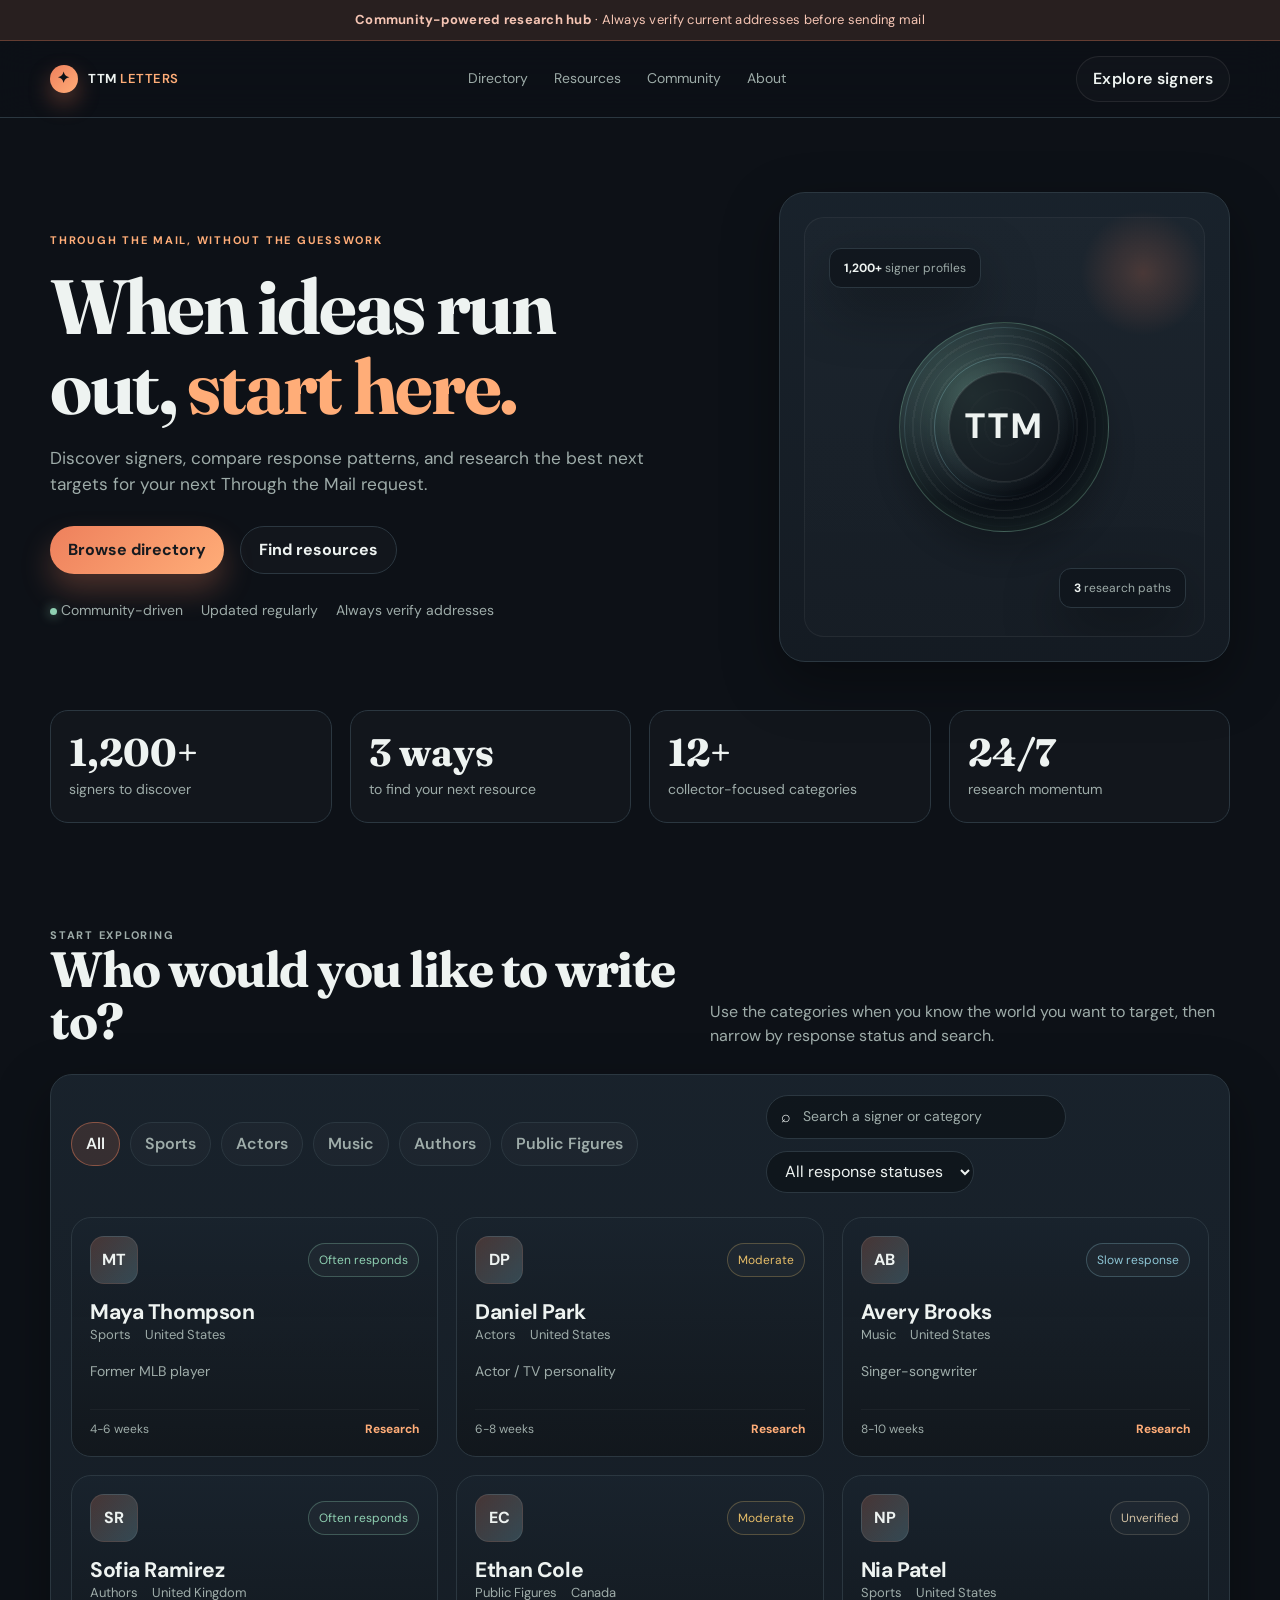
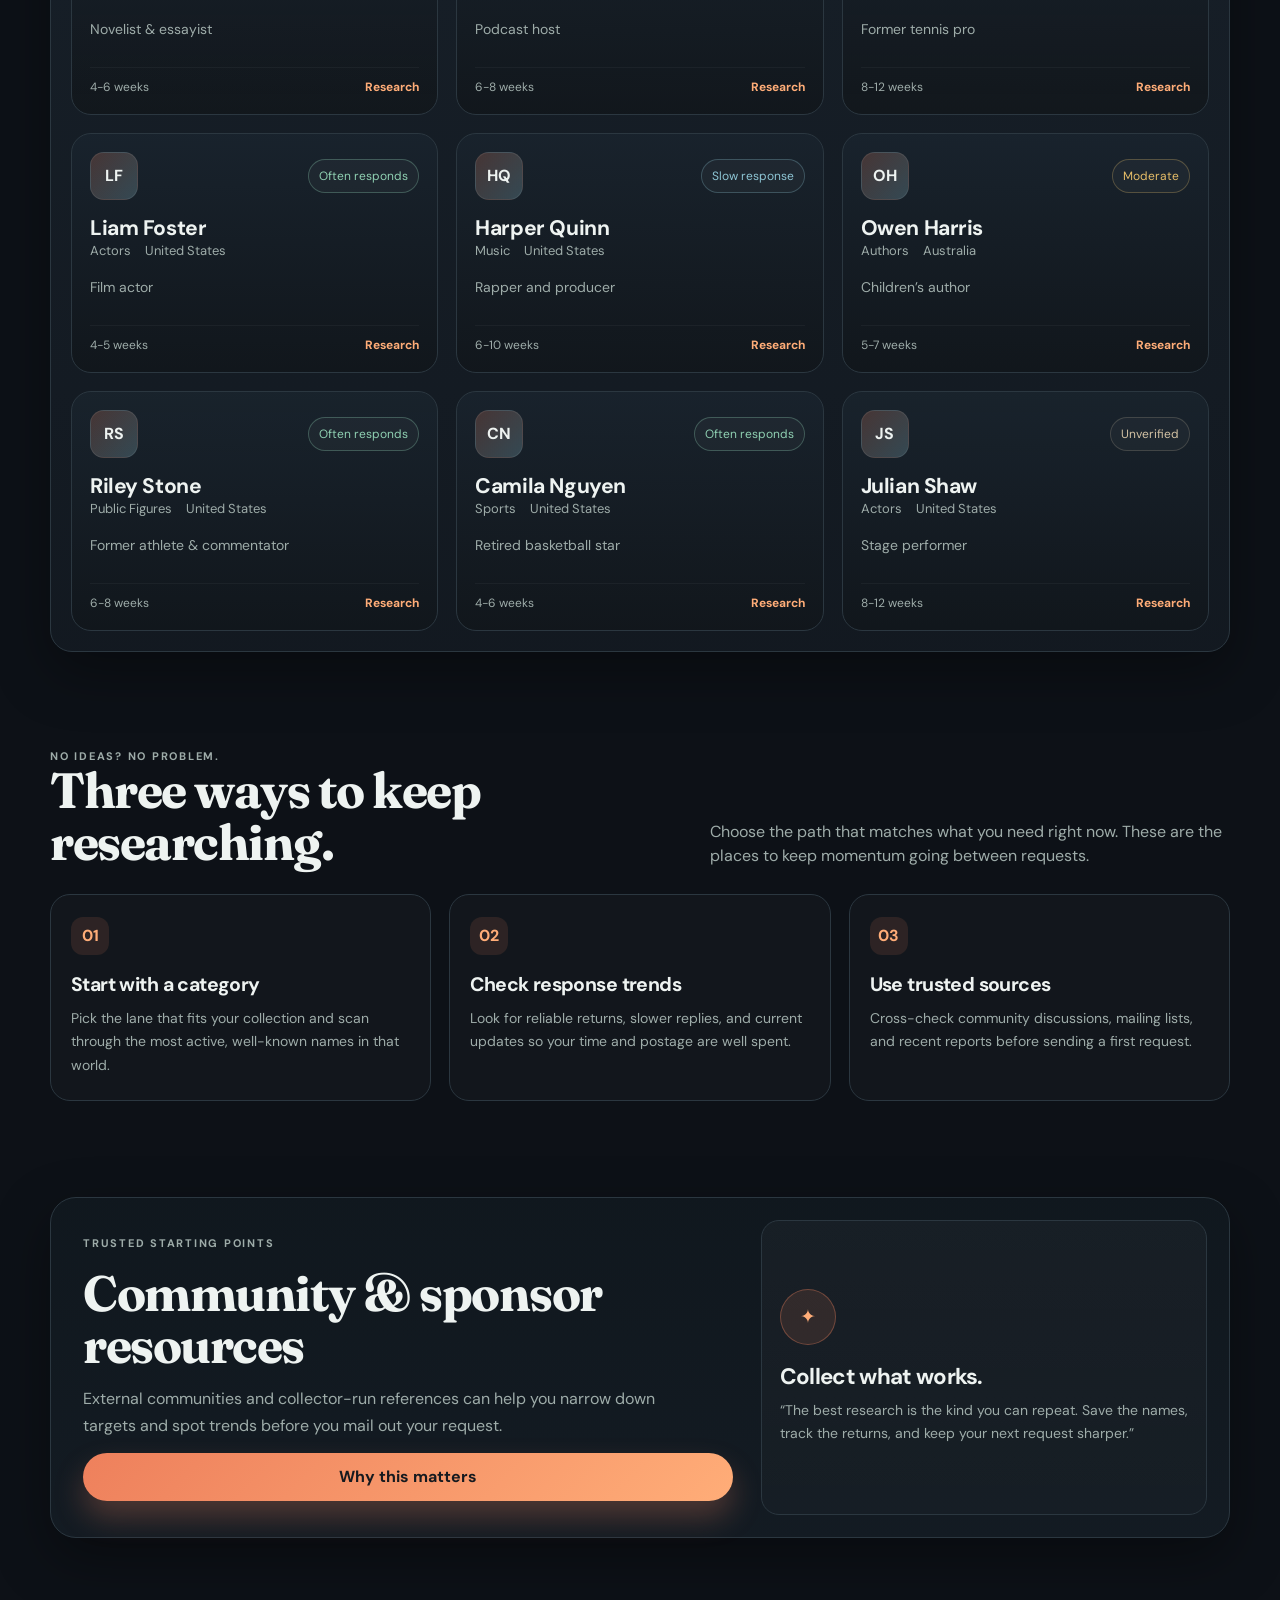
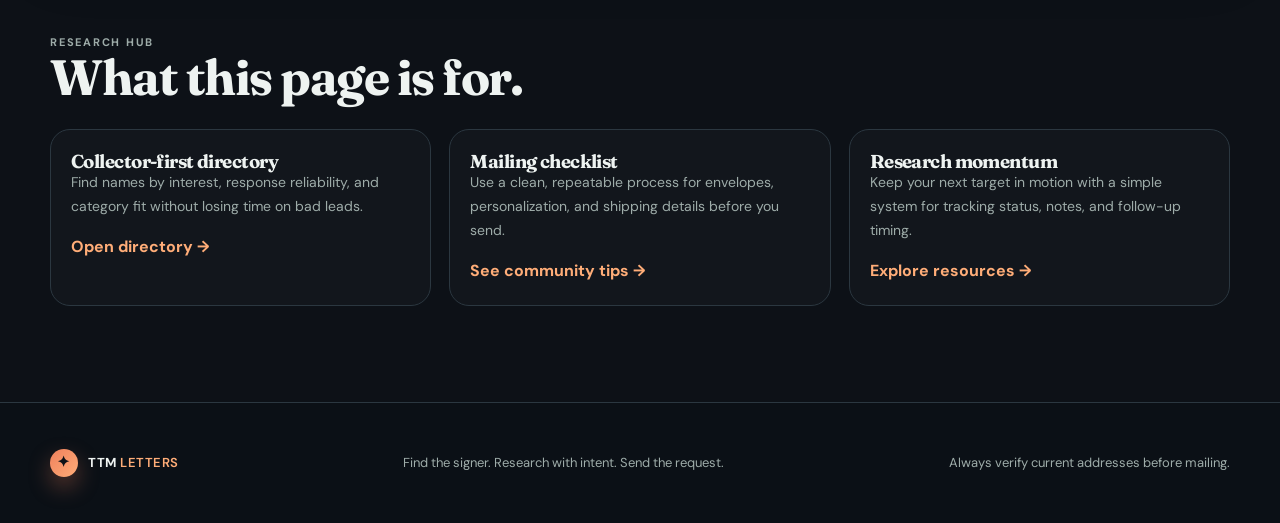
==== commit 3548c7ac: "Build the TTM Letters directory page and research hub layout" ====
--- a/through-the-mail.html
+++ b/through-the-mail.html
@@ -1,31 +1,1043 @@
 <!doctype html>
 <html lang="en">
 <head>
-<meta charset="utf-8">
-<meta name="viewport" content="width=device-width, initial-scale=1">
-<meta name="description" content="A dark, collector-first Through the Mail signer directory and research hub.">
-<title>TTM Letters — Signers & Research Hub</title>
-<link rel="preconnect" href="https://fonts.googleapis.com">
-<link rel="preconnect" href="https://fonts.gstatic.com" crossorigin>
-<link href="https://fonts.googleapis.com/css2?family=DM+Sans:wght@400;500;600;700&family=Fraunces:opsz,wght@9..144,600;9..144,700&display=swap" rel="stylesheet">
-<style>
-:root{--bg:#0d1117;--panel:#141b23;--panel2:#19232d;--ink:#eef3f1;--muted:#9eaca9;--line:#2b3740;--orange:#ee805c;--orange2:#ffad78;--mint:#8fd0b2;--yellow:#e6bd68;--blue:#8ec6d5;--shadow:0 20px 55px #0008}*{box-sizing:border-box}html{scroll-behavior:smooth}body{margin:0;background:radial-gradient(circle at 82% 5%,#243a3a 0,transparent 28%),var(--bg);color:var(--ink);font:15px/1.55 'DM Sans',sans-serif}a{color:inherit;text-decoration:none}button,input,select{font:inherit}.wrap{width:min(1160px,calc(100% - 44px));margin:auto}.notice{background:#111a20;border-bottom:1px solid var(--line);color:var(--muted);text-align:center;padding:8px;font-size:12px;letter-spacing:.04em}.notice b{color:var(--mint)}header{height:78px;display:flex;align-items:center;justify-content:space-between;border-bottom:1px solid var(--line)}.logo{display:flex;align-items:center;gap:10px;font-weight:700;font-size:20px;letter-spacing:-.03em}.logo-mark{display:grid;place-items:center;width:35px;height:35px;border-radius:10px;background:var(--orange);color:#15191c}.logo em{font:700 21px Fraunces,serif;color:var(--orange2);font-style:normal}nav{display:flex;gap:28px;color:var(--muted);font-size:13px}nav a:hover{color:var(--orange2)}.header-btn,.primary{border:1px solid var(--orange);border-radius:5px;color:#171b1d;background:var(--orange);padding:10px 15px;font-weight:700;font-size:13px}.header-btn:hover,.primary:hover{background:var(--orange2);border-color:var(--orange2)}h1,h2,h3{font-family:Fraunces,serif;line-height:1.05;margin:0}h1{font-size:clamp(48px,6vw,76px);letter-spacing:-.06em;max-width:690px}h1 em{font-style:normal;color:var(--orange2)}h2{font-size:43px;letter-spacing:-.04em}.eyebrow{color:var(--orange2);font-size:11px;font-weight:700;letter-spacing:.14em;text-transform:uppercase;margin:0 0 17px}.eyebrow:before{content:'— ';color:var(--orange)}.hero{display:grid;grid-template-columns:1.08fr .92fr;gap:70px;align-items:center;padding:92px 0 84px}.hero p:not(.eyebrow){color:var(--muted);max-width:540px;font-size:17px;margin:25px 0 29px}.search{display:flex;max-width:560px;background:var(--panel);border:1px solid var(--line);padding:6px;border-radius:6px;box-shadow:var(--shadow)}.search input{flex:1;min-width:0;border:0;outline:0;background:transparent;color:var(--ink);padding:12px}.search button{border:0;border-radius:4px;background:var(--orange);color:#161b1d;padding:0 18px;font-weight:700;cursor:pointer}.subtle{color:var(--muted);font-size:12px;margin-top:11px}.hero-card{background:linear-gradient(145deg,#1f3338,#131c23);border:1px solid #38504e;padding:31px;min-height:300px;position:relative;overflow:hidden;box-shadow:var(--shadow)}.hero-card:after{content:'✦';position:absolute;right:-12px;top:-32px;color:#e6bd6833;font-size:190px}.hero-card h3{font-size:31px;max-width:260px;position:relative;z-index:1}.route-list{position:relative;z-index:1;margin:30px 0 0;padding:0;list-style:none;color:var(--muted);font-size:13px}.route-list li{border-top:1px solid #ffffff1c;padding:11px 0}.route-list b{color:var(--mint);margin-right:8px}.stats{background:#131b22;border-top:1px solid var(--line);border-bottom:1px solid var(--line)}.stats .wrap{display:grid;grid-template-columns:repeat(3,1fr);padding:24px 0}.stat{padding:0 30px;border-right:1px solid var(--line)}.stat:first-child{padding-left:0}.stat:last-child{border:0}.stat strong{display:block;color:var(--yellow);font:700 28px Fraunces,serif}.stat span{color:var(--muted);font-size:12px}section{padding:88px 0}.head{display:flex;align-items:end;justify-content:space-between;margin-bottom:30px}.head p{color:var(--muted);max-width:390px;font-size:13px}.categories,.cards,.resources,.sponsors{display:grid;grid-template-columns:repeat(3,1fr);gap:14px}.category,.resource,.sponsor{background:var(--panel);border:1px solid var(--line);border-radius:5px;padding:23px;transition:.2s}.category:hover,.resource:hover,.sponsor:hover{transform:translateY(-4px);border-color:#657970;box-shadow:var(--shadow)}.category{min-height:172px;display:flex;flex-direction:column;justify-content:space-between}.category .icon{font-size:24px}.category h3{font-size:25px;margin:12px 0 5px}.category small,.resource p,.sponsor p{color:var(--muted);font-size:12px}.category strong{color:var(--orange2);font-size:12px}.finder{background:#101820;border:1px solid var(--line);padding:28px;border-radius:6px}.finder-bar{display:flex;gap:10px;justify-content:space-between;margin-bottom:22px}.finder-bar input,.finder-bar select{background:var(--panel);border:1px solid var(--line);border-radius:4px;color:var(--ink);padding:11px 12px;outline:0}.finder-bar input{flex:1}.filter-row{display:flex;gap:8px;flex-wrap:wrap;margin-bottom:20px}.filter{border:1px solid var(--line);background:transparent;color:var(--muted);border-radius:99px;padding:7px 13px;cursor:pointer;font-size:12px}.filter.active,.filter:hover{background:var(--orange);border-color:var(--orange);color:#171b1d}.card{background:var(--panel);border:1px solid var(--line);padding:19px;border-radius:4px}.card-top{display:flex;justify-content:space-between;align-items:center;margin-bottom:17px}.avatar{display:grid;place-items:center;width:43px;height:43px;border-radius:50%;background:#243833;color:var(--mint);font:700 16px Fraunces,serif}.badge{background:#1f3a31;color:var(--mint);font-size:10px;padding:5px 8px;border-radius:99px}.card h3{font-size:22px}.role{color:var(--muted);font-size:12px}.card hr{border:0;border-top:1px solid var(--line);margin:17px 0}.card-foot{display:flex;justify-content:space-between;color:var(--muted);font-size:11px}.card-foot b{color:var(--ink)}.empty{grid-column:1/-1;text-align:center;color:var(--muted);padding:25px}.discovery{display:grid;grid-template-columns:.8fr 1.2fr;gap:55px;align-items:start}.discovery>div>p{color:var(--muted);max-width:350px}.resources{grid-template-columns:repeat(3,1fr)}.resource{min-height:190px}.resource .number{color:var(--orange2);font-weight:700;font-size:12px}.resource h3{font-size:24px;margin:15px 0 8px}.resource ul{margin:15px 0 0;padding-left:18px;color:var(--muted);font-size:12px}.resource li{margin:5px 0}.sponsor-section{background:#111a20;border-top:1px solid var(--line);border-bottom:1px solid var(--line)}.sponsor{background:#151f28}.sponsor h3{font-size:22px;margin:13px 0 6px}.sponsor .tag{color:var(--blue);font-size:10px;text-transform:uppercase;letter-spacing:.1em}.sponsor a{display:inline-block;margin-top:17px;color:var(--orange2);font-size:12px;font-weight:700}.sponsor-note{color:var(--muted);font-size:11px;margin-top:16px}.footer{padding:34px 0;background:#090d12}.footer-row{display:flex;justify-content:space-between;align-items:end}.footer small{color:var(--muted)}.footer-links{display:flex;gap:20px;color:var(--muted);font-size:12px}.footer-links a:hover{color:var(--orange2)}
-@media(max-width:820px){nav{display:none}.hero,.discovery{grid-template-columns:1fr;gap:30px;padding:62px 0}.hero-card{max-width:600px}.categories,.cards,.resources,.sponsors{grid-template-columns:repeat(2,1fr)}.stats .wrap{gap:15px}.stat{padding:0 12px}.head{display:block}.head p{margin-top:13px}.finder-bar{flex-wrap:wrap}.finder-bar input{flex-basis:100%}}
-@media(max-width:520px){.wrap{width:calc(100% - 32px)}h1{font-size:50px}h2{font-size:37px}.header-btn{padding:8px 10px;font-size:11px}.categories,.cards,.resources,.sponsors,.stats .wrap{grid-template-columns:1fr}.stats .wrap{gap:15px}.stat{border:0;padding:0}.search{display:block;background:transparent;border:0;box-shadow:none;padding:0}.search input{width:100%;background:var(--panel);border:1px solid var(--line);margin-bottom:8px}.search button{width:100%;height:45px}.finder{padding:18px}.footer-row{display:block}.footer-links{margin-top:20px}}
-</style>
+  <meta charset="utf-8">
+  <meta name="viewport" content="width=device-width, initial-scale=1">
+  <meta name="description" content="A dark, collector-first Through the Mail signer directory and research hub.">
+  <title>TTM Letters — Signers & Research Hub</title>
+  <link rel="preconnect" href="https://fonts.googleapis.com">
+  <link rel="preconnect" href="https://fonts.gstatic.com" crossorigin>
+  <link href="https://fonts.googleapis.com/css2?family=DM+Sans:wght@400;500;600;700&family=Fraunces:opsz,wght@9..144,600;9..144,700&display=swap" rel="stylesheet">
+  <style>
+    :root {
+      --bg: #0d1117;
+      --panel: #141b23;
+      --panel-strong: #1a2430;
+      --panel-soft: #1e2a35;
+      --ink: #eef3f1;
+      --muted: #9eaca9;
+      --line: #2b3740;
+      --orange: #ee805c;
+      --orange-2: #ffad78;
+      --mint: #8fd0b2;
+      --yellow: #e6bd68;
+      --blue: #8ec6d5;
+      --shadow: 0 20px 55px rgba(0,0,0,.35);
+      --radius: 18px;
+    }
+
+    * { box-sizing: border-box; }
+    html { scroll-behavior: smooth; }
+    body {
+      margin: 0;
+      background: var(--bg);
+      color: var(--ink);
+      font-family: "DM Sans", sans-serif;
+      line-height: 1.5;
+    }
+
+    a { color: inherit; text-decoration: none; }
+    button, input, select { font: inherit; }
+
+    .wrap {
+      width: min(1180px, calc(100% - 40px));
+      margin: 0 auto;
+    }
+
+    .notice {
+      background: rgba(238,128,92,.12);
+      border-bottom: 1px solid rgba(238,128,92,.3);
+      color: #f5c5b4;
+      text-align: center;
+      padding: 10px 18px;
+      font-size: 13px;
+      letter-spacing: .02em;
+    }
+
+    .site-header {
+      position: sticky;
+      top: 0;
+      z-index: 20;
+      background: rgba(13,17,23,.82);
+      backdrop-filter: blur(18px);
+      border-bottom: 1px solid var(--line);
+    }
+
+    .header-row {
+      display: flex;
+      align-items: center;
+      justify-content: space-between;
+      gap: 26px;
+      min-height: 76px;
+    }
+
+    .logo {
+      display: inline-flex;
+      align-items: center;
+      gap: 10px;
+      font-weight: 700;
+      letter-spacing: .04em;
+      text-transform: uppercase;
+      font-size: 13px;
+    }
+
+    .logo-mark {
+      display: inline-grid;
+      place-items: center;
+      width: 28px;
+      height: 28px;
+      border-radius: 50%;
+      background: linear-gradient(135deg, var(--orange), var(--orange-2));
+      color: var(--bg);
+      font-size: 15px;
+      box-shadow: 0 10px 22px rgba(238,128,92,.35);
+    }
+
+    .logo em {
+      font-style: normal;
+      color: var(--orange-2);
+      font-weight: 600;
+    }
+
+    nav {
+      display: flex;
+      align-items: center;
+      gap: 26px;
+      color: var(--muted);
+      font-size: 14px;
+    }
+
+    nav a {
+      transition: color .2s ease;
+    }
+
+    nav a:hover { color: var(--ink); }
+
+    .header-btn {
+      display: inline-flex;
+      align-items: center;
+      justify-content: center;
+      border: 1px solid rgba(255,255,255,.08);
+      background: rgba(255,255,255,.02);
+      color: var(--ink);
+      border-radius: 999px;
+      padding: 10px 16px;
+      font-weight: 600;
+      letter-spacing: .02em;
+      transition: transform .2s ease, border-color .2s ease;
+    }
+
+    .header-btn:hover {
+      transform: translateY(-1px);
+      border-color: rgba(238,128,92,.4);
+    }
+
+    .hero {
+      padding: 74px 0 30px;
+    }
+
+    .hero-grid {
+      display: grid;
+      grid-template-columns: 1.2fr .8fr;
+      gap: 52px;
+      align-items: center;
+    }
+
+    .eyebrow {
+      margin: 0 0 18px;
+      color: var(--orange-2);
+      text-transform: uppercase;
+      letter-spacing: .16em;
+      font-size: 11px;
+      font-weight: 700;
+    }
+
+    h1, h2, h3 {
+      margin: 0;
+      line-height: 1.05;
+      letter-spacing: -.03em;
+      font-family: "Fraunces", serif;
+      font-weight: 700;
+    }
+
+    h1 {
+      font-size: clamp(3.2rem, 6vw, 6rem);
+      max-width: 540px;
+      margin-bottom: 18px;
+    }
+
+    h1 em {
+      font-style: normal;
+      color: var(--orange-2);
+    }
+
+    .hero-copy p.lead {
+      margin: 0;
+      max-width: 600px;
+      font-size: 1.08rem;
+      color: var(--muted);
+    }
+
+    .hero-actions {
+      display: flex;
+      gap: 16px;
+      flex-wrap: wrap;
+      margin-top: 28px;
+    }
+
+    .primary-btn, .secondary-btn {
+      display: inline-flex;
+      align-items: center;
+      justify-content: center;
+      gap: 8px;
+      min-height: 48px;
+      border-radius: 999px;
+      padding: 0 18px;
+      font-weight: 700;
+      transition: transform .2s ease, box-shadow .2s ease;
+    }
+
+    .primary-btn {
+      background: linear-gradient(135deg, var(--orange), var(--orange-2));
+      color: #161a1f;
+      box-shadow: 0 16px 30px rgba(238,128,92,.28);
+    }
+
+    .secondary-btn {
+      border: 1px solid var(--line);
+      color: var(--ink);
+      background: rgba(255,255,255,.02);
+    }
+
+    .primary-btn:hover, .secondary-btn:hover {
+      transform: translateY(-1px);
+    }
+
+    .hero-meta {
+      display: flex;
+      align-items: center;
+      gap: 18px;
+      flex-wrap: wrap;
+      margin-top: 26px;
+      color: var(--muted);
+      font-size: 14px;
+    }
+
+    .hero-meta .dot {
+      width: 7px;
+      height: 7px;
+      border-radius: 50%;
+      background: var(--mint);
+      display: inline-block;
+      box-shadow: 0 0 12px rgba(143,208,178,.8);
+    }
+
+    .hero-card {
+      position: relative;
+      background: linear-gradient(180deg, rgba(25,35,45,.94), rgba(20,27,35,.96));
+      border: 1px solid var(--line);
+      border-radius: 26px;
+      padding: 24px;
+      box-shadow: var(--shadow);
+      overflow: hidden;
+    }
+
+    .hero-card::before {
+      content: "";
+      position: absolute;
+      inset: 12px 18px auto auto;
+      width: 136px;
+      height: 136px;
+      background: radial-gradient(circle, rgba(238,128,92,.22) 0%, rgba(238,128,92,0) 65%);
+      border-radius: 50%;
+      pointer-events: none;
+    }
+
+    .map-shell {
+      position: relative;
+      height: 420px;
+      border-radius: 20px;
+      background: linear-gradient(180deg, rgba(255,255,255,.02), rgba(255,255,255,.01));
+      border: 1px solid rgba(255,255,255,.05);
+      overflow: hidden;
+    }
+
+    .globe {
+      position: absolute;
+      left: 50%;
+      top: 50%;
+      transform: translate(-50%, -50%);
+      width: 210px;
+      height: 210px;
+      border-radius: 50%;
+      background: radial-gradient(circle at 35% 35%, rgba(143,208,178,.35), rgba(143,208,178,.08) 36%, rgba(8,12,18,.9) 58%);
+      border: 1px solid rgba(143,208,178,.35);
+      box-shadow: inset 0 0 40px rgba(143,208,178,.15), 0 20px 28px rgba(0,0,0,.2);
+    }
+
+    .globe::before, .globe::after {
+      content: "";
+      position: absolute;
+      inset: 0;
+      border-radius: 50%;
+    }
+
+    .globe::before {
+      background: repeating-radial-gradient(circle at center, rgba(255,255,255,.08) 0 2px, transparent 2px 18px);
+      opacity: .55;
+    }
+
+    .globe::after {
+      inset: 20px;
+      border: 1px solid rgba(255,255,255,.06);
+    }
+
+    .globe-label {
+      position: absolute;
+      left: 50%;
+      top: 50%;
+      transform: translate(-50%, -50%);
+      display: grid;
+      place-items: center;
+      text-align: center;
+      font-weight: 800;
+      font-size: 2.2rem;
+      letter-spacing: .08em;
+      color: var(--ink);
+      width: 110px;
+      height: 110px;
+      border-radius: 50%;
+      background: rgba(19,25,31,.7);
+      border: 1px solid rgba(255,255,255,.08);
+    }
+
+    .pulse { position: absolute; border-radius: 50%; }
+    .pulse.one { width: 140px; height: 140px; top: 50%; left: 50%; transform: translate(-50%,-50%); border: 1px solid rgba(142,198,213,.3); }
+    .pulse.two { width: 200px; height: 200px; top: 50%; left: 50%; transform: translate(-50%,-50%); border: 1px solid rgba(142,198,213,.2); }
+
+    .floating-note {
+      position: absolute;
+      padding: 10px 14px;
+      border: 1px solid var(--line);
+      border-radius: 12px;
+      background: rgba(16,22,28,.86);
+      box-shadow: var(--shadow);
+      font-size: 12px;
+      color: var(--muted);
+    }
+
+    .floating-note.top { top: 30px; left: 24px; }
+    .floating-note.bottom { right: 18px; bottom: 28px; }
+    .floating-note strong { color: var(--ink); }
+
+    .stats {
+      padding: 18px 0 8px;
+    }
+
+    .stats .wrap {
+      display: grid;
+      grid-template-columns: repeat(4, minmax(0, 1fr));
+      gap: 18px;
+    }
+
+    .stat {
+      background: rgba(255,255,255,.02);
+      border: 1px solid var(--line);
+      border-radius: var(--radius);
+      padding: 22px 18px;
+      display: grid;
+      gap: 8px;
+    }
+
+    .stat strong {
+      font-size: clamp(1.7rem, 3vw, 2.4rem);
+      line-height: 1;
+      font-family: "Fraunces", serif;
+    }
+
+    .stat span {
+      color: var(--muted);
+      font-size: 14px;
+    }
+
+    .section {
+      padding: 96px 0 0;
+    }
+
+    .section-head {
+      display: flex;
+      align-items: end;
+      justify-content: space-between;
+      gap: 20px;
+      margin-bottom: 26px;
+    }
+
+    h2 {
+      font-size: clamp(2.2rem, 4vw, 3.1rem);
+    }
+
+    .section-head p {
+      margin: 0;
+      color: var(--muted);
+      max-width: 520px;
+    }
+
+    .link-arrow {
+      color: var(--orange-2);
+      font-weight: 700;
+      letter-spacing: .02em;
+    }
+
+    .finder-shell {
+      background: linear-gradient(180deg, rgba(30,42,53,.68), rgba(20,27,35,.8));
+      border: 1px solid var(--line);
+      border-radius: 22px;
+      padding: 20px;
+      box-shadow: var(--shadow);
+    }
+
+    .toolbar {
+      display: flex;
+      flex-wrap: wrap;
+      align-items: center;
+      justify-content: space-between;
+      gap: 18px;
+      margin-bottom: 24px;
+    }
+
+    .chip-row {
+      display: flex;
+      flex-wrap: wrap;
+      gap: 10px;
+    }
+
+    .chip {
+      border: 1px solid var(--line);
+      background: rgba(255,255,255,.02);
+      color: var(--muted);
+      border-radius: 999px;
+      padding: 9px 14px;
+      cursor: pointer;
+      transition: all .2s ease;
+      font-weight: 600;
+    }
+
+    .chip.active {
+      background: rgba(238,128,92,.14);
+      border-color: rgba(238,128,92,.45);
+      color: var(--ink);
+    }
+
+    .toolbar-controls {
+      display: flex;
+      align-items: center;
+      gap: 12px;
+      flex-wrap: wrap;
+    }
+
+    .search-box {
+      display: flex;
+      align-items: center;
+      gap: 10px;
+      min-width: min(100%, 300px);
+      background: rgba(9,12,17,.52);
+      border: 1px solid var(--line);
+      border-radius: 999px;
+      padding: 0 14px;
+    }
+
+    .search-box input {
+      background: transparent;
+      border: 0;
+      outline: 0;
+      color: var(--ink);
+      min-height: 42px;
+      width: 100%;
+      font-size: 14px;
+    }
+
+    .search-box input::placeholder { color: var(--muted); }
+
+    select {
+      background: rgba(9,12,17,.52);
+      border: 1px solid var(--line);
+      border-radius: 999px;
+      color: var(--ink);
+      min-height: 42px;
+      padding: 0 14px;
+      outline: 0;
+    }
+
+    .results-grid {
+      display: grid;
+      grid-template-columns: repeat(3, minmax(0, 1fr));
+      gap: 18px;
+    }
+
+    .card {
+      background: linear-gradient(180deg, rgba(25,35,45,.9), rgba(17,22,27,.88));
+      border: 1px solid var(--line);
+      border-radius: 20px;
+      padding: 18px;
+      display: flex;
+      flex-direction: column;
+      gap: 16px;
+      min-height: 240px;
+      transition: transform .2s ease, border-color .2s ease;
+    }
+
+    .card:hover {
+      transform: translateY(-2px);
+      border-color: rgba(238,128,92,.4);
+    }
+
+    .card-top {
+      display: flex;
+      align-items: center;
+      justify-content: space-between;
+      gap: 10px;
+    }
+
+    .avatar {
+      width: 48px;
+      height: 48px;
+      border-radius: 14px;
+      display: grid;
+      place-items: center;
+      font-weight: 700;
+      background: linear-gradient(135deg, rgba(238,128,92,.22), rgba(142,198,213,.25));
+      border: 1px solid rgba(255,255,255,.08);
+      color: var(--ink);
+    }
+
+    .status {
+      font-size: 12px;
+      border-radius: 999px;
+      padding: 7px 10px;
+      border: 1px solid rgba(255,255,255,.08);
+      background: rgba(255,255,255,.03);
+      color: var(--muted);
+      white-space: nowrap;
+    }
+
+    .status.often { color: var(--mint); border-color: rgba(143,208,178,.3); }
+    .status.moderate { color: var(--yellow); border-color: rgba(230,189,104,.28); }
+    .status.slow { color: var(--blue); border-color: rgba(142,198,213,.28); }
+    .status.unverified { color: #d3c2a4; border-color: rgba(211,194,164,.2); }
+
+    .card h3 {
+      font-family: "DM Sans", sans-serif;
+      font-size: 1.32rem;
+      line-height: 1.2;
+      letter-spacing: -.02em;
+    }
+
+    .meta {
+      display: flex;
+      flex-wrap: wrap;
+      gap: 10px 14px;
+      color: var(--muted);
+      font-size: 13px;
+    }
+
+    .card p {
+      margin: 0;
+      color: var(--muted);
+      font-size: 14px;
+      line-height: 1.6;
+    }
+
+    .card-footer {
+      margin-top: auto;
+      display: flex;
+      align-items: center;
+      justify-content: space-between;
+      gap: 10px;
+      padding-top: 10px;
+      border-top: 1px solid rgba(255,255,255,.04);
+      color: var(--muted);
+      font-size: 12px;
+    }
+
+    .card-footer .tag {
+      color: var(--orange-2);
+      font-weight: 700;
+    }
+
+    .discovery-grid, .resources-grid, .sponsor-grid {
+      display: grid;
+      grid-template-columns: repeat(3, minmax(0, 1fr));
+      gap: 18px;
+    }
+
+    .info-panel, .resource, .sponsor {
+      background: rgba(255,255,255,.02);
+      border: 1px solid var(--line);
+      border-radius: 20px;
+      padding: 22px 20px;
+    }
+
+    .info-panel .step {
+      display: inline-flex;
+      align-items: center;
+      justify-content: center;
+      width: 38px;
+      height: 38px;
+      border-radius: 12px;
+      background: rgba(238,128,92,.12);
+      color: var(--orange-2);
+      font-weight: 700;
+      margin-bottom: 18px;
+    }
+
+    .info-panel h3 {
+      font-family: "DM Sans", sans-serif;
+      font-size: 1.22rem;
+      line-height: 1.2;
+      margin-bottom: 10px;
+    }
+
+    .info-panel p, .resource p, .sponsor p {
+      margin: 0;
+      color: var(--muted);
+      line-height: 1.7;
+      font-size: 14px;
+    }
+
+    .resource a, .sponsor a {
+      display: inline-flex;
+      margin-top: 16px;
+      color: var(--orange-2);
+      font-weight: 700;
+    }
+
+    .community-wrap {
+      padding-top: 96px;
+    }
+
+    .community-box {
+      background: linear-gradient(180deg, rgba(16,24,31,.94), rgba(19,27,35,.96));
+      border: 1px solid var(--line);
+      border-radius: 26px;
+      padding: 22px;
+      display: grid;
+      grid-template-columns: 1.2fr .8fr;
+      gap: 18px;
+      box-shadow: var(--shadow);
+    }
+
+    .community-copy {
+      display: flex;
+      flex-direction: column;
+      justify-content: center;
+      gap: 14px;
+      padding: 14px 10px;
+    }
+
+    .community-copy p {
+      margin: 0;
+      color: var(--muted);
+      max-width: 600px;
+      line-height: 1.7;
+    }
+
+    .mini-card {
+      background: linear-gradient(180deg, rgba(255,255,255,.03), rgba(255,255,255,.01));
+      border: 1px solid var(--line);
+      border-radius: 18px;
+      padding: 18px;
+      display: flex;
+      flex-direction: column;
+      justify-content: center;
+      min-height: 220px;
+    }
+
+    .mini-card .stamp {
+      display: inline-flex;
+      align-items: center;
+      justify-content: center;
+      width: 56px;
+      height: 56px;
+      border-radius: 50%;
+      background: rgba(238,128,92,.12);
+      border: 1px solid rgba(238,128,92,.35);
+      color: var(--orange-2);
+      font-size: 1.2rem;
+      margin-bottom: 20px;
+    }
+
+    .mini-card h3 {
+      font-family: "DM Sans", sans-serif;
+      font-size: 1.4rem;
+      margin-bottom: 10px;
+    }
+
+    .mini-card .quote {
+      margin: 0;
+      color: var(--muted);
+      font-size: 14px;
+      line-height: 1.7;
+    }
+
+    footer {
+      margin-top: 96px;
+      border-top: 1px solid var(--line);
+      background: rgba(12,17,22,.58);
+    }
+
+    .footer-row {
+      display: flex;
+      align-items: center;
+      justify-content: space-between;
+      gap: 20px;
+      min-height: 120px;
+      flex-wrap: wrap;
+      padding: 16px 0;
+    }
+
+    .footer-row small {
+      color: var(--muted);
+      font-size: 13px;
+    }
+
+    .muted-text {
+      color: var(--muted);
+    }
+
+    @media (max-width: 980px) {
+      .hero-grid,
+      .community-box {
+        grid-template-columns: 1fr;
+      }
+
+      .results-grid,
+      .discovery-grid,
+      .resources-grid,
+      .sponsor-grid {
+        grid-template-columns: repeat(2, minmax(0, 1fr));
+      }
+    }
+
+    @media (max-width: 760px) {
+      nav { display: none; }
+      .section { padding-top: 72px; }
+      .results-grid,
+      .discovery-grid,
+      .resources-grid,
+      .sponsor-grid,
+      .stats .wrap {
+        grid-template-columns: 1fr;
+      }
+
+      .section-head,
+      .toolbar,
+      .footer-row {
+        flex-direction: column;
+        align-items: flex-start;
+      }
+
+      .header-row {
+        min-height: 68px;
+      }
+
+      .hero {
+        padding-top: 54px;
+      }
+
+      h1 {
+        max-width: 420px;
+      }
+    }
+  </style>
 </head>
 <body>
-<div class="notice"><b>Community-powered research hub</b> · Always verify current addresses before sending mail</div>
-<div class="wrap"><header><a class="logo" href="#top"><span class="logo-mark">✦</span><span>TTM <em>Letters</em></span></a><nav><a href="#directory">Directory</a><a href="#discovery">Find resources</a><a href="#community">Community</a></nav><a class="header-btn" href="#directory">Find a signer →</a></header></div>
-<main id="top"><div class="wrap"><section class="hero"><div><p class="eyebrow">Through the mail, without the guesswork</p><h1>When ideas run out, <em>start here.</em></h1><p>Discover signers, then find reliable places, people, and timing tips to help you plan your next Through the Mail request.</p><form class="search" id="heroSearch"><input id="heroInput" type="search" placeholder="Search a signer, category, or city" aria-label="Search signers"><button>Explore signers</button></form><div class="subtle">Search the directory or jump to a research path below.</div></div><div class="hero-card"><h3>Your next letter has a starting point.</h3><ul class="route-list"><li><b>01</b> Browse a signer or category</li><li><b>02</b> Compare community research paths</li><li><b>03</b> Check when and where to send</li></ul></div></section></div>
-<div class="stats"><div class="wrap"><div class="stat"><strong>1,200+</strong><span>signers to discover</span></div><div class="stat"><strong>3 ways</strong><span>to find your next resource</span></div><div class="stat"><strong>24/7</strong><span>collector research, at your pace</span></div></div></div>
-<div class="wrap"><section id="directory"><div class="head"><div><p class="eyebrow">Start exploring</p><h2>Who would you like to write to?</h2></div><p>Use the categories when you know the world you want to explore, or search by name and place.</p></div><div class="categories"><a class="category" href="#signer-finder" data-filter="Sports"><span class="icon">⚾</span><div><h3>Sports</h3><small>Players, coaches & legends</small></div><strong>Explore →</strong></a><a class="category" href="#signer-finder" data-filter="Actors"><span class="icon">✦</span><div><h3>Actors & TV</h3><small>Screen stars & performers</small></div><strong>Explore →</strong></a><a class="category" href="#signer-finder" data-filter="Music"><span class="icon">♫</span><div><h3>Music</h3><small>Artists & songwriters</small></div><strong>Explore →</strong></a><a class="category" href="#signer-finder" data-filter="Creators"><span class="icon">✎</span><div><h3>Creators</h3><small>Authors, artists & storytellers</small></div><strong>Explore →</strong></a></div></section>
-<section class="finder" id="signer-finder"><div class="head"><div><p class="eyebrow">Community directory</p><h2>Featured signers</h2></div><p id="resultCount">Showing 6 signers</p></div><div class="finder-bar"><input id="finderInput" type="search" placeholder="Filter by name, role, or city" aria-label="Filter featured signers"><select id="statusFilter" aria-label="Filter by response status"><option value="All">All response statuses</option><option>Often responds</option><option>Moderate</option><option>Slow response</option><option>Unverified</option></select></div><div class="filter-row"><button class="filter active" data-filter="All">All</button><button class="filter" data-filter="Sports">Sports</button><button class="filter" data-filter="Actors">Actors</button><button class="filter" data-filter="Music">Music</button><button class="filter" data-filter="Creators">Creators</button></div><div class="cards" id="cards"></div></section>
-<section id="discovery" class="discovery"><div><p class="eyebrow">No ideas? No problem.</p><h2>Three ways to keep researching.</h2><p>Choose the path that matches what you need right now. These are starting points, not guarantees—verify every detail before mailing.</p></div><div class="resources"><article class="resource"><span class="number">01 · HOW</span><h3>Learn the process</h3><p>Use guides and collector checklists when you need help preparing a thoughtful request.</p><ul><li>Request and envelope basics</li><li>What to include</li><li>Return-mail protection</li></ul></article><article class="resource"><span class="number">02 · WHERE</span><h3>Find more places</h3><p>Look beyond one directory when you need a fresh lead or a second opinion.</p><ul><li>Official team or agency pages</li><li>Publisher and venue sites</li><li>Collector communities</li></ul></article><article class="resource"><span class="number">03 · WHEN</span><h3>Choose your timing</h3><p>Plan around seasons, events, releases, and the response windows shared by collectors.</p><ul><li>Off-season research</li><li>Recent community reports</li><li>Set a follow-up reminder</li></ul></article></div></section></div>
-<section class="sponsor-section" id="community"><div class="wrap"><div class="head"><div><p class="eyebrow">Trusted starting points</p><h2>Community & sponsor resources</h2></div><p>External communities can add context and recent reports. Open them in a new tab and use your own judgment.</p></div><div class="sponsors"><article class="sponsor"><span class="tag">Community</span><h3>SportsCollectors.net</h3><p>Explore collector conversations, success reports, and sport-specific ideas.</p><a href="https://www.sportscollectors.net/" target="_blank" rel="noopener noreferrer">Visit community ↗</a></article><article class="sponsor"><span class="tag">Community</span><h3>SCF Forums</h3><p>Compare hobby experiences and discuss autograph collecting with other fans.</p><a href="https://www.sportscardforum.com/" target="_blank" rel="noopener noreferrer">Visit community ↗</a></article><article class="sponsor"><span class="tag">Reference</span><h3>Sports Card Forum TTM</h3><p>A useful place to look for community-maintained TTM conversations and reports.</p><a href="https://www.sportscardforum.com/forums/through-the-mail.52/" target="_blank" rel="noopener noreferrer">Open TTM forum ↗</a></article></div><p class="sponsor-note">External links are provided as research starting points. TTM Letters does not guarantee addresses, response rates, sponsorship, or the accuracy of third-party information.</p></div></section>
-</main><footer class="footer"><div class="wrap footer-row"><div><a class="logo" href="#top"><span class="logo-mark">✦</span><span>TTM <em>Letters</em></span></a><small>Find the signer. Research with care. Send the letter.</small></div><div class="footer-links"><a href="#directory">Directory</a><a href="#discovery">Resources</a><a href="#top">Back to top ↑</a></div></div></footer>
-<script>
-const signers=[{name:'Maya Thompson',category:'Sports',role:'Former MLB player',city:'United States',time:'4–6 weeks',status:'Often responds',initials:'MT'},{name:'Daniel Park',category:'Actors',role:'Television actor',city:'Los Angeles, CA',time:'6–10 weeks',status:'Moderate',initials:'DP'},{name:'Lena Moore',category:'Music',role:'Singer-songwriter',city:'Nashville, TN',time:'3–5 weeks',status:'Often responds',initials:'LM'},{name:'Avery Brooks',category:'Creators',role:'Illustrator & author',city:'Chicago, IL',time:'8–12 weeks',status:'Slow response',initials:'AB'},{name:'Nicolas Ruiz',category:'Sports',role:'Former pitcher',city:'Texas',time:'Check listing',status:'Unverified',initials:'NR'},{name:'Sofia Bell',category:'Actors',role:'Film actress',city:'New York, NY',time:'2–4 weeks',status:'Often responds',initials:'SB'}];
-let active='All',query='';const cards=document.querySelector('#cards'),count=document.querySelector('#resultCount');function render(){const status=document.querySelector('#statusFilter').value;const list=signers.filter(s=>(active==='All'||s.category===active)&&(status==='All'||s.status===status)&&(`${s.name} ${s.category} ${s.role} ${s.city}`.toLowerCase().includes(query)));count.textContent=`Showing ${list.length} ${list.length===1?'signer':'signers'}`;cards.innerHTML=list.length?list.map(s=>`<article class="card"><div class="card-top"><span class="avatar">${s.initials}</span><span class="badge">${s.status}</span></div><h3>${s.name}</h3><div class="role">${s.role} · ${s.city}</div><hr><div class="card-foot"><span>Typical wait</span><b>${s.time}</b></div></article>`).join(''):'<div class="empty">No matches yet. Try a different category, city, or response status.</div>'}function setFilter(value){active=value;document.querySelectorAll('.filter').forEach(b=>b.classList.toggle('active',b.dataset.filter===active));render()}document.querySelectorAll('[data-filter]').forEach(b=>b.addEventListener('click',e=>{e.preventDefault();setFilter(b.dataset.filter);document.querySelector('#signer-finder').scrollIntoView({behavior:'smooth'})}));document.querySelector('#finderInput').addEventListener('input',e=>{query=e.target.value.toLowerCase().trim();render()});document.querySelector('#statusFilter').addEventListener('change',render);document.querySelector('#heroSearch').addEventListener('submit',e=>{e.preventDefault();query=document.querySelector('#heroInput').value.toLowerCase().trim();document.querySelector('#finderInput').value=query;setFilter('All');document.querySelector('#signer-finder').scrollIntoView({behavior:'smooth'})});render();
-</script>
-</body></html>
+  <div class="notice"><b>Community-powered research hub</b> · Always verify current addresses before sending mail</div>
+
+  <header class="site-header">
+    <div class="wrap header-row">
+      <a class="logo" href="#top" aria-label="TTM Letters home">
+        <span class="logo-mark">✦</span>
+        <span>TTM <em>Letters</em></span>
+      </a>
+
+      <nav aria-label="Main navigation">
+        <a href="#directory">Directory</a>
+        <a href="#discovery">Resources</a>
+        <a href="#community">Community</a>
+        <a href="#about">About</a>
+      </nav>
+
+      <a class="header-btn" href="#directory">Explore signers</a>
+    </div>
+  </header>
+
+  <main id="top">
+    <section class="hero">
+      <div class="wrap hero-grid">
+        <div class="hero-copy">
+          <p class="eyebrow">Through the mail, without the guesswork</p>
+          <h1>When ideas run out, <em>start here.</em></h1>
+          <p class="lead">Discover signers, compare response patterns, and research the best next targets for your next Through the Mail request.</p>
+
+          <div class="hero-actions">
+            <a class="primary-btn" href="#directory">Browse directory</a>
+            <a class="secondary-btn" href="#discovery">Find resources</a>
+          </div>
+
+          <div class="hero-meta">
+            <span><span class="dot"></span> Community-driven</span>
+            <span>Updated regularly</span>
+            <span>Always verify addresses</span>
+          </div>
+        </div>
+
+        <div class="hero-card" aria-label="TTM map illustration">
+          <div class="map-shell">
+            <div class="pulse one"></div>
+            <div class="pulse two"></div>
+            <div class="globe"></div>
+            <div class="globe-label">TTM</div>
+            <div class="floating-note top"><strong>1,200+</strong> signer profiles</div>
+            <div class="floating-note bottom"><strong>3</strong> research paths</div>
+          </div>
+        </div>
+      </div>
+    </section>
+
+    <div class="stats">
+      <div class="wrap">
+        <div class="stat">
+          <strong>1,200+</strong>
+          <span>signers to discover</span>
+        </div>
+        <div class="stat">
+          <strong>3 ways</strong>
+          <span>to find your next resource</span>
+        </div>
+        <div class="stat">
+          <strong>12+</strong>
+          <span>collector-focused categories</span>
+        </div>
+        <div class="stat">
+          <strong>24/7</strong>
+          <span>research momentum</span>
+        </div>
+      </div>
+    </div>
+
+    <section class="section" id="directory">
+      <div class="wrap">
+        <div class="section-head">
+          <div>
+            <p class="eyebrow">Start exploring</p>
+            <h2>Who would you like to write to?</h2>
+          </div>
+          <p>Use the categories when you know the world you want to target, then narrow by response status and search.</p>
+        </div>
+
+        <div class="finder-shell">
+          <div class="toolbar">
+            <div class="chip-row" aria-label="Category filters">
+              <button class="chip active" data-category="All">All</button>
+              <button class="chip" data-category="Sports">Sports</button>
+              <button class="chip" data-category="Actors">Actors</button>
+              <button class="chip" data-category="Music">Music</button>
+              <button class="chip" data-category="Authors">Authors</button>
+              <button class="chip" data-category="Public Figures">Public Figures</button>
+            </div>
+
+            <div class="toolbar-controls">
+              <div class="search-box" aria-label="Search signers">
+                <span aria-hidden="true">⌕</span>
+                <input id="searchInput" type="search" placeholder="Search a signer or category" aria-label="Search signers">
+              </div>
+
+              <select id="statusFilter" aria-label="Choose response status">
+                <option value="All">All response statuses</option>
+                <option value="Often responds">Often responds</option>
+                <option value="Moderate">Moderate</option>
+                <option value="Slow response">Slow response</option>
+                <option value="Unverified">Unverified</option>
+              </select>
+            </div>
+          </div>
+
+          <div id="results" class="results-grid" aria-live="polite"></div>
+        </div>
+      </div>
+    </section>
+
+    <section id="discovery" class="section">
+      <div class="wrap">
+        <div class="section-head">
+          <div>
+            <p class="eyebrow">No ideas? No problem.</p>
+            <h2>Three ways to keep researching.</h2>
+          </div>
+          <p>Choose the path that matches what you need right now. These are the places to keep momentum going between requests.</p>
+        </div>
+
+        <div class="discovery-grid">
+          <article class="info-panel">
+            <div class="step">01</div>
+            <h3>Start with a category</h3>
+            <p>Pick the lane that fits your collection and scan through the most active, well-known names in that world.</p>
+          </article>
+          <article class="info-panel">
+            <div class="step">02</div>
+            <h3>Check response trends</h3>
+            <p>Look for reliable returns, slower replies, and current updates so your time and postage are well spent.</p>
+          </article>
+          <article class="info-panel">
+            <div class="step">03</div>
+            <h3>Use trusted sources</h3>
+            <p>Cross-check community discussions, mailing lists, and recent reports before sending a first request.</p>
+          </article>
+        </div>
+      </div>
+    </section>
+
+    <section class="section community-wrap" id="community">
+      <div class="wrap">
+        <div class="community-box">
+          <div class="community-copy">
+            <p class="eyebrow">Trusted starting points</p>
+            <h2>Community &amp; sponsor resources</h2>
+            <p>External communities and collector-run references can help you narrow down targets and spot trends before you mail out your request.</p>
+            <a class="primary-btn" href="#about">Why this matters</a>
+          </div>
+
+          <div class="mini-card">
+            <div class="stamp">✦</div>
+            <h3>Collect what works.</h3>
+            <p class="quote">“The best research is the kind you can repeat. Save the names, track the returns, and keep your next request sharper.”</p>
+          </div>
+        </div>
+      </div>
+    </section>
+
+    <section class="section" id="about">
+      <div class="wrap">
+        <div class="section-head">
+          <div>
+            <p class="eyebrow">Research hub</p>
+            <h2>What this page is for.</h2>
+          </div>
+        </div>
+
+        <div class="resources-grid">
+          <article class="resource">
+            <h3>Collector-first directory</h3>
+            <p>Find names by interest, response reliability, and category fit without losing time on bad leads.</p>
+            <a href="#directory">Open directory →</a>
+          </article>
+          <article class="resource">
+            <h3>Mailing checklist</h3>
+            <p>Use a clean, repeatable process for envelopes, personalization, and shipping details before you send.</p>
+            <a href="#community">See community tips →</a>
+          </article>
+          <article class="resource">
+            <h3>Research momentum</h3>
+            <p>Keep your next target in motion with a simple system for tracking status, notes, and follow-up timing.</p>
+            <a href="#discovery">Explore resources →</a>
+          </article>
+        </div>
+      </div>
+    </section>
+  </main>
+
+  <footer>
+    <div class="wrap footer-row">
+      <div>
+        <a class="logo" href="#top" aria-label="TTM Letters home">
+          <span class="logo-mark">✦</span>
+          <span>TTM <em>Letters</em></span>
+        </a>
+      </div>
+      <small>Find the signer. Research with intent. Send the request.</small>
+      <small>Always verify current addresses before mailing.</small>
+    </div>
+  </footer>
+
+  <script>
+    const signers = [
+      { name: 'Maya Thompson', category: 'Sports', role: 'Former MLB player', city: 'United States', time: '4-6 weeks', status: 'Often responds', initials: 'MT' },
+      { name: 'Daniel Park', category: 'Actors', role: 'Actor / TV personality', city: 'United States', time: '6-8 weeks', status: 'Moderate', initials: 'DP' },
+      { name: 'Avery Brooks', category: 'Music', role: 'Singer-songwriter', city: 'United States', time: '8-10 weeks', status: 'Slow response', initials: 'AB' },
+      { name: 'Sofia Ramirez', category: 'Authors', role: 'Novelist & essayist', city: 'United Kingdom', time: '4-6 weeks', status: 'Often responds', initials: 'SR' },
+      { name: 'Ethan Cole', category: 'Public Figures', role: 'Podcast host', city: 'Canada', time: '6-8 weeks', status: 'Moderate', initials: 'EC' },
+      { name: 'Nia Patel', category: 'Sports', role: 'Former tennis pro', city: 'United States', time: '8-12 weeks', status: 'Unverified', initials: 'NP' },
+      { name: 'Liam Foster', category: 'Actors', role: 'Film actor', city: 'United States', time: '4-5 weeks', status: 'Often responds', initials: 'LF' },
+      { name: 'Harper Quinn', category: 'Music', role: 'Rapper and producer', city: 'United States', time: '6-10 weeks', status: 'Slow response', initials: 'HQ' },
+      { name: 'Owen Harris', category: 'Authors', role: 'Children’s author', city: 'Australia', time: '5-7 weeks', status: 'Moderate', initials: 'OH' },
+      { name: 'Riley Stone', category: 'Public Figures', role: 'Former athlete & commentator', city: 'United States', time: '6-8 weeks', status: 'Often responds', initials: 'RS' },
+      { name: 'Camila Nguyen', category: 'Sports', role: 'Retired basketball star', city: 'United States', time: '4-6 weeks', status: 'Often responds', initials: 'CN' },
+      { name: 'Julian Shaw', category: 'Actors', role: 'Stage performer', city: 'United States', time: '8-12 weeks', status: 'Unverified', initials: 'JS' }
+    ];
+
+    const results = document.getElementById('results');
+    const searchInput = document.getElementById('searchInput');
+    const statusFilter = document.getElementById('statusFilter');
+    const chips = document.querySelectorAll('.chip');
+
+    let activeCategory = 'All';
+
+    function getStatusClass(status) {
+      const value = status.toLowerCase();
+      if (value.includes('often')) return 'often';
+      if (value.includes('moderate')) return 'moderate';
+      if (value.includes('slow')) return 'slow';
+      return 'unverified';
+    }
+
+    function renderCards() {
+      const query = searchInput.value.trim().toLowerCase();
+      const statusValue = statusFilter.value;
+
+      const filtered = signers.filter((signer) => {
+        const categoryMatch = activeCategory === 'All' || signer.category === activeCategory;
+        const textMatch = !query || [signer.name, signer.role, signer.category, signer.city].join(' ').toLowerCase().includes(query);
+        const statusMatch = statusValue === 'All' || signer.status === statusValue;
+        return categoryMatch && textMatch && statusMatch;
+      });
+
+      results.innerHTML = filtered.map((signer) => `
+        <article class="card">
+          <div class="card-top">
+            <div class="avatar" aria-label="${signer.name} initials">${signer.initials}</div>
+            <span class="status ${getStatusClass(signer.status)}">${signer.status}</span>
+          </div>
+
+          <div>
+            <h3>${signer.name}</h3>
+            <div class="meta">
+              <span>${signer.category}</span>
+              <span>${signer.city}</span>
+            </div>
+          </div>
+
+          <p>${signer.role}</p>
+
+          <div class="card-footer">
+            <span>${signer.time}</span>
+            <span class="tag">Research</span>
+          </div>
+        </article>
+      `).join('') || '<div class="card" style="grid-column:1/-1; min-height:160px; display:grid; place-items:center; color:var(--muted);">No signers match those filters.</div>';
+    }
+
+    chips.forEach((chip) => {
+      chip.addEventListener('click', () => {
+        chips.forEach((item) => item.classList.toggle('active', item === chip));
+        activeCategory = chip.dataset.category;
+        renderCards();
+      });
+    });
+
+    searchInput.addEventListener('input', renderCards);
+    statusFilter.addEventListener('change', renderCards);
+
+    renderCards();
+  </script>
+</body>
+</html>
